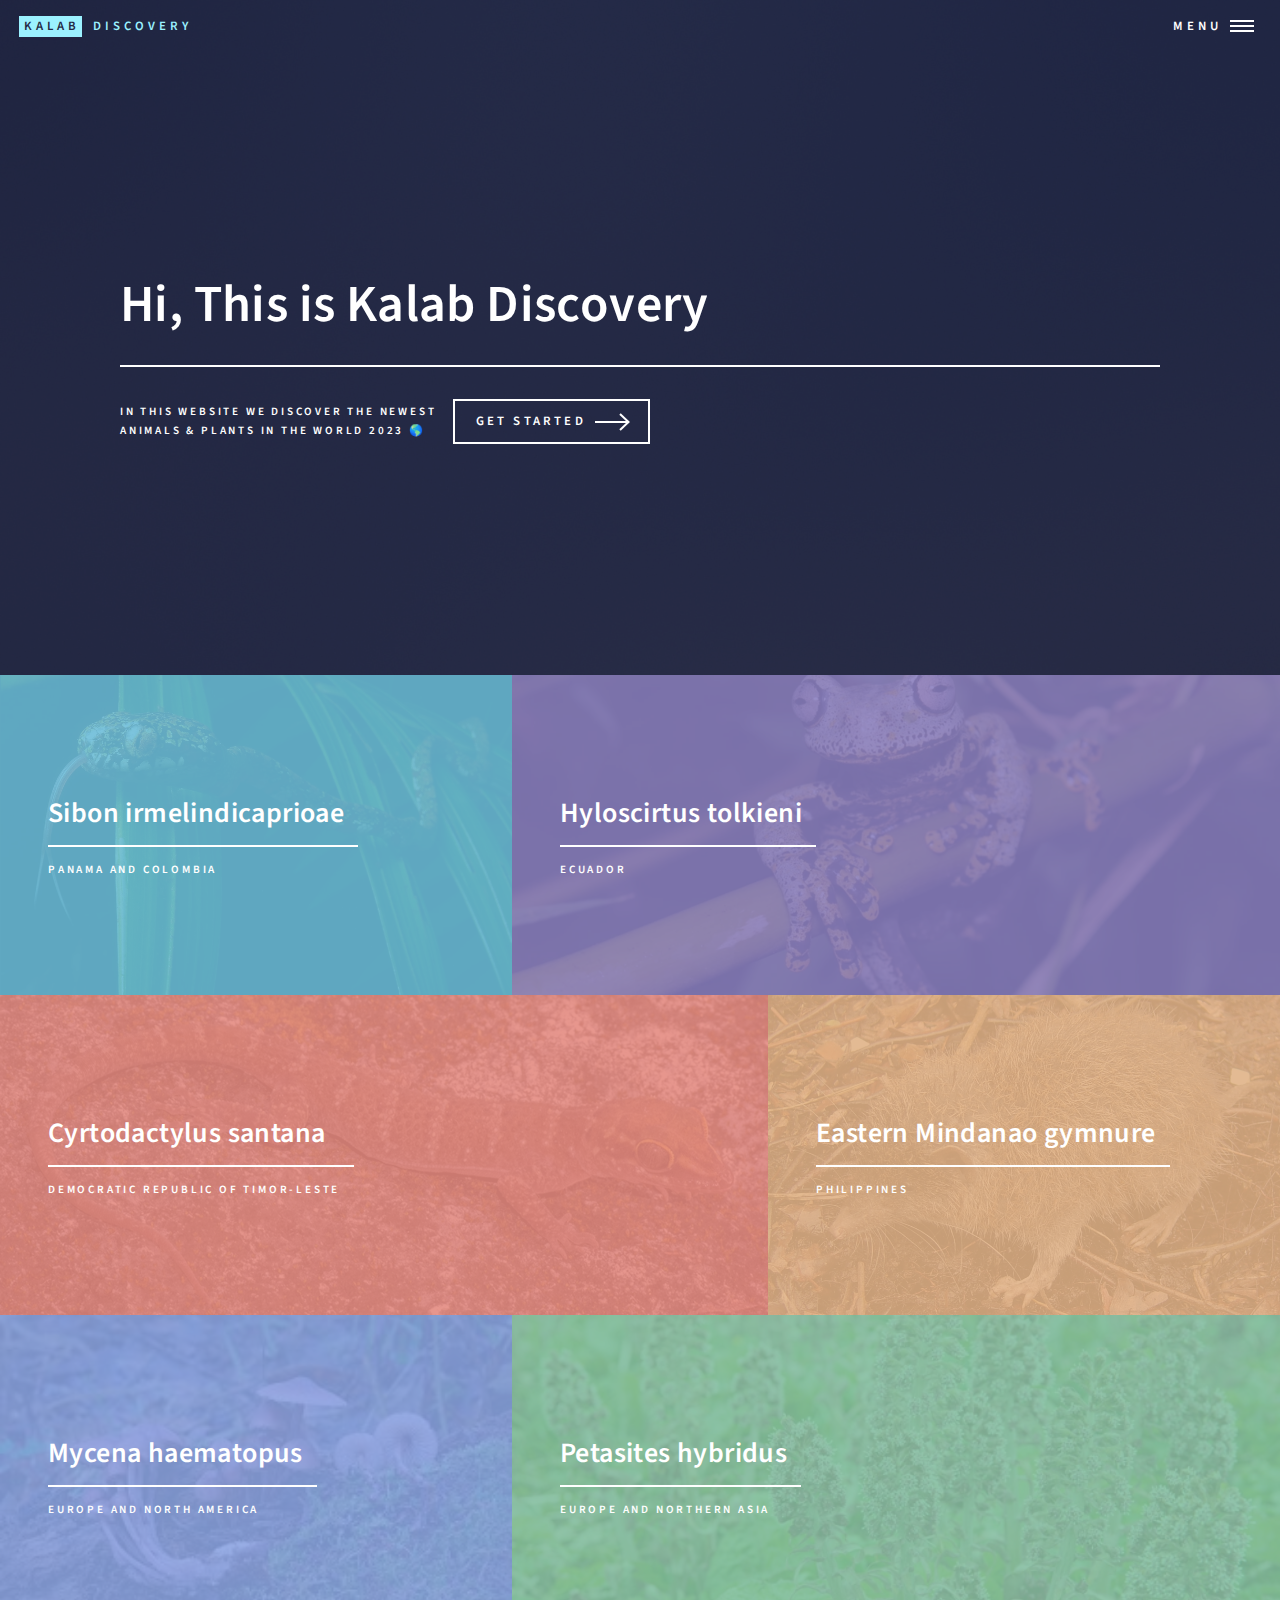
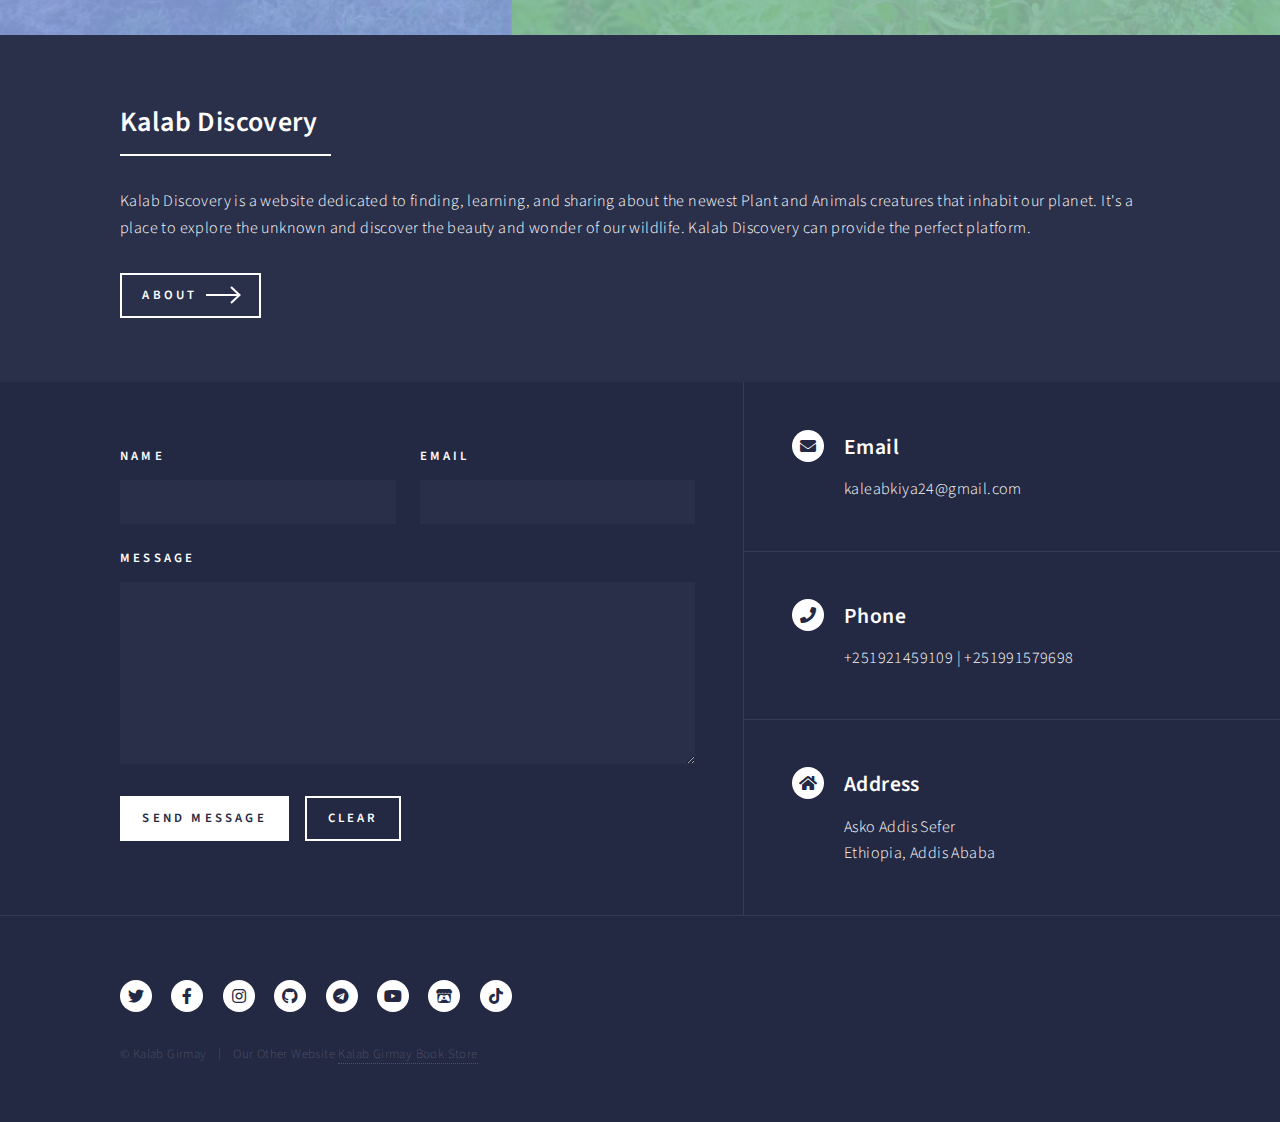
==== index.html @ 13d25054 "Add files via upload" ====
<!DOCTYPE HTML>
<html>
	<head>
		<title>Kalab Discovery</title>
		<meta charset="utf-8" />
		<meta name="viewport" content="width=device-width, initial-scale=1, user-scalable=no" />
		<link rel="stylesheet" href="assets/css/main.css" />
		<noscript><link rel="stylesheet" href="assets/css/noscript.css" /></noscript>
	</head>
	<body class="is-preload">

		<!-- Wrapper -->
			<div id="wrapper">

				<!-- Header -->
					<header id="header" class="alt">
						<a href="index.html" class="logo"><strong>Kalab</strong> <span>Discovery</span></a>
						<nav>
							<a href="#menu">Menu</a>
						</nav>
					</header>

				<!-- Menu -->
					<nav id="menu">
						<ul class="links">
							<li><a href="index.html">Home</a></li>
							<li><a href="more.html">More</a></li>
							<li><a href="about.html">About</a></li>
						</ul>
						<ul class="actions stacked">
							<li><a href="more.html" class="button primary fit">Get Started</a></li>
						</ul>
					</nav>

				<!-- Banner -->
					<section id="banner" class="major">
						<div class="inner">
							<header class="major">
								<h1>Hi, This is Kalab Discovery</h1>
							</header>
							<div class="content">
								<p>In this website we discover the newest<br />
								animals & plants in the world 2023 🌎</p>
								<ul class="actions">
									<li><a href="more.html" class="button next scrolly">Get Started</a></li>
								</ul>
							</div>
						</div>
					</section>

				<!-- Main -->
					<div id="main">

						<!-- One -->
							<section id="one" class="tiles">
								<article>
									<span class="image">
										<img src="images/pic01.png" alt="" />
									</span>
									<header class="major">
										<h3><a href="sibon-irmelindicaprioae.html" class="link">Sibon irmelindicaprioae</a></h3>
										<p>Panama and Colombia</p>
									</header>
								</article>
								<article>
									<span class="image">
										<img src="images/pic02.jpg" alt="" />
									</span>
									<header class="major">
										<h3><a href="hyloscirtus-tolkieni.html" class="link">Hyloscirtus tolkieni</a></h3>
										<p>Ecuador</p>
									</header>
								</article>
								<article>
									<span class="image">
										<img src="images/pic03.jpg" alt="" />
									</span>
									<header class="major">
										<h3><a href="cyrtodactylus-santana.html" class="link">Cyrtodactylus santana</a></h3>
										<p>Democratic Republic of Timor-Leste</p>
									</header>
								</article>
								<article>
									<span class="image">
										<img src="images/pic04.jpg" alt="" />
									</span>
									<header class="major">
										<h3><a href="the-eastern-Mindanao-gymnure.html" class="link">Eastern Mindanao gymnure</a></h3>
										<p>Philippines</p>
									</header>
								</article>
								<article>
									<span class="image">
										<img src="images/pic05.jpg" alt="" />
									</span>
									<header class="major">
										<h3><a href="mycena-haematopus.html" class="link">Mycena haematopus</a></h3>
										<p>Europe and North America</p>
									</header>
								</article>
								<article>
									<span class="image">
										<img src="images/pic06.jpg" alt="" />
									</span>
									<header class="major">
										<h3><a href="petasites-hybridus.html" class="link">Petasites hybridus</a></h3>
										<p>Europe and northern Asia</p>
									</header>
								</article>
							</section>

						<!-- Two -->
							<section id="two">
								<div class="inner">
									<header class="major">
										<h2>Kalab Discovery</h2>
									</header>
									<p>Kalab Discovery is a website dedicated to finding, learning, and sharing about the newest Plant and Animals creatures that inhabit our planet. It's a place to explore the unknown and discover the beauty and wonder of our wildlife. Kalab Discovery can provide the perfect platform.</p>
									<ul class="actions">
										<li><a href="about.html" class="button next">About</a></li>
									</ul>
								</div>
							</section>

					</div>

				<!-- Contact -->
					<section id="contact">
						<div class="inner">
							<section>
								<form method="post" action="#">
									<div class="fields">
										<div class="field half">
											<label for="name">Name</label>
											<input type="text" name="name" id="name" />
										</div>
										<div class="field half">
											<label for="email">Email</label>
											<input type="text" name="email" id="email" />
										</div>
										<div class="field">
											<label for="message">Message</label>
											<textarea name="message" id="message" rows="6"></textarea>
										</div>
									</div>
									<ul class="actions">
										<li><input type="submit" value="Send Message" class="primary" /></li>
										<li><input type="reset" value="Clear" /></li>
									</ul>
								</form>
							</section>
							<section class="split">
								<section>
									<div class="contact-method">
										<span class="icon solid alt fa-envelope"></span>
										<h3>Email</h3>
										<span>kaleabkiya24@gmail.com</a>
									</div>
								</section>
								<section>
									<div class="contact-method">
										<span class="icon solid alt fa-phone"></span>
										<h3>Phone</h3>
										<span>+251921459109 | +251991579698</span>
									</div>
								</section>
								<section>
									<div class="contact-method">
										<span class="icon solid alt fa-home"></span>
										<h3>Address</h3>
										<span>Asko Addis Sefer<br />
										Ethiopia, Addis Ababa</span>
									</div>
								</section>
							</section>
						</div>
					</section>

				<!-- Footer -->
					<footer id="footer">
						<div class="inner">
							<ul class="icons">
								<li><a href="https://twitter.com/KingKiya12" class="icon brands alt fa-twitter"><span class="label">Twitter</span></a></li>
								<li><a href="https://www.facebook.com/profile.php?id=100091418760547" class="icon brands alt fa-facebook-f"><span class="label">Facebook</span></a></li>
								<li><a href="https://www.instagram.com/kingkiya22/" class="icon brands alt fa-instagram"><span class="label">Instagram</span></a></li>
								<li><a href="https://github.com/KingKiya" class="icon brands alt fa-github"><span class="label">GitHub</span></a></li>
								<li><a href="http://t.me/kingkiya24" class="icon brands alt fa-telegram"><span class="label">Telegram</span></a></li>
								<li><a href="https://youtube.com/@KingKiya24" class="icon brands alt fa-youtube"><span class="label">Youtube</span></a></li>
								<li><a href="https://kingkiya.itch.io/bcb" class="icon brands alt fa-itch-io"><span class="label">Itch.io</span></a></li>
								<li><a href="https://www.tiktok.com/@kdkiya24" class="icon brands alt fa-tiktok"><span class="label">Tiktok</span></a></li>
							</ul>
							<ul class="copyright">
								<li>&copy; Kalab Girmay</li><li>Our Other Website <a href="https://kingkiya.github.io/KalabGirmayBookStore/">Kalab Girmay Book Store</a></li>
							</ul>
						</div>
					</footer>

			</div>

		<!-- Scripts -->
			<script src="assets/js/jquery.min.js"></script>
			<script src="assets/js/jquery.scrolly.min.js"></script>
			<script src="assets/js/jquery.scrollex.min.js"></script>
			<script src="assets/js/browser.min.js"></script>
			<script src="assets/js/breakpoints.min.js"></script>
			<script src="assets/js/util.js"></script>
			<script src="assets/js/main.js"></script>

	</body>
</html>
---- assets/css/main.css ----
@import url(fontawesome-all.min.css);
@import url("https://fonts.googleapis.com/css?family=Source+Sans+Pro:300,300italic,600,600italic");



html, body, div, span, applet, object,
iframe, h1, h2, h3, h4, h5, h6, p, blockquote,
pre, a, abbr, acronym, address, big, cite,
code, del, dfn, em, img, ins, kbd, q, s, samp,
small, strike, strong, sub, sup, tt, var, b,
u, i, center, dl, dt, dd, ol, ul, li, fieldset,
form, label, legend, table, caption, tbody,
tfoot, thead, tr, th, td, article, aside,
canvas, details, embed, figure, figcaption,
footer, header, hgroup, menu, nav, output, ruby,
section, summary, time, mark, audio, video {
	margin: 0;
	padding: 0;
	border: 0;
	font-size: 100%;
	font: inherit;
	vertical-align: baseline;}

article, aside, details, figcaption, figure,
footer, header, hgroup, menu, nav, section {
	display: block;}

body {
	line-height: 1;
}

ol, ul {
	list-style: none;
}

blockquote, q {
	quotes: none;
}

	blockquote:before, blockquote:after, q:before, q:after {
		content: '';
		content: none;
	}

table {
	border-collapse: collapse;
	border-spacing: 0;
}

body {
	-webkit-text-size-adjust: none;
}

mark {
	background-color: transparent;
	color: inherit;
}

input::-moz-focus-inner {
	border: 0;
	padding: 0;
}

input, select, textarea {
	-moz-appearance: none;
	-webkit-appearance: none;
	-ms-appearance: none;
	appearance: none;
}

/* Basic */

	@-ms-viewport {
		width: device-width;
	}

	body {
		-ms-overflow-style: scrollbar;
	}

	@media screen and (max-width: 480px) {

		html, body {
			min-width: 320px;
		}

	}

	html {
		box-sizing: border-box;
	}

	*, *:before, *:after {
		box-sizing: inherit;
	}

	body {
		background: #242943;
	}

		body.is-preload *, body.is-preload *:before, body.is-preload *:after {
			-moz-animation: none !important;
			-webkit-animation: none !important;
			-ms-animation: none !important;
			animation: none !important;
			-moz-transition: none !important;
			-webkit-transition: none !important;
			-ms-transition: none !important;
			transition: none !important;
		}

/* Type */

	body, input, select, textarea {
		color: #ffffff;
		font-family: "Source Sans Pro", Helvetica, sans-serif;
		font-size: 17pt;
		font-weight: 300;
		letter-spacing: 0.025em;
		line-height: 1.65;
	}

		@media screen and (max-width: 1680px) {

			body, input, select, textarea {
				font-size: 14pt;
			}

		}

		@media screen and (max-width: 1280px) {

			body, input, select, textarea {
				font-size: 12pt;
			}

		}

		@media screen and (max-width: 360px) {

			body, input, select, textarea {
				font-size: 11pt;
			}

		}

	a {
		-moz-transition: color 0.2s ease-in-out, border-bottom-color 0.2s ease-in-out;
		-webkit-transition: color 0.2s ease-in-out, border-bottom-color 0.2s ease-in-out;
		-ms-transition: color 0.2s ease-in-out, border-bottom-color 0.2s ease-in-out;
		transition: color 0.2s ease-in-out, border-bottom-color 0.2s ease-in-out;
		border-bottom: dotted 1px;
		color: inherit;
		text-decoration: none;
	}

		a:hover {
			border-bottom-color: transparent;
			color: #9bf1ff !important;
		}

		a:active {
			color: #53e3fb !important;
		}

	strong, b {
		color: #ffffff;
		font-weight: 600;
	}

	em, i {
		font-style: italic;
	}

	p {
		margin: 0 0 2em 0;
	}

	h1, h2, h3, h4, h5, h6 {
		color: #ffffff;
		font-weight: 600;
		line-height: 1.65;
		margin: 0 0 1em 0;
	}

		h1 a, h2 a, h3 a, h4 a, h5 a, h6 a {
			color: inherit;
			border-bottom: 0;
		}

	h1 {
		font-size: 2.5em;
	}

	h2 {
		font-size: 1.75em;
	}

	h3 {
		font-size: 1.35em;
	}

	h4 {
		font-size: 1.1em;
	}

	h5 {
		font-size: 0.9em;
	}

	h6 {
		font-size: 0.7em;
	}

	@media screen and (max-width: 736px) {

		h1 {
			font-size: 2em;
		}

		h2 {
			font-size: 1.5em;
		}

		h3 {
			font-size: 1.25em;
		}

	}

	sub {
		font-size: 0.8em;
		position: relative;
		top: 0.5em;
	}

	sup {
		font-size: 0.8em;
		position: relative;
		top: -0.5em;
	}

	blockquote {
		border-left: solid 4px rgba(212, 212, 255, 0.1);
		font-style: italic;
		margin: 0 0 2em 0;
		padding: 0.5em 0 0.5em 2em;
	}

	code {
		background: rgba(212, 212, 255, 0.035);
		font-family: "Courier New", monospace;
		font-size: 0.9em;
		margin: 0 0.25em;
		padding: 0.25em 0.65em;
	}

	pre {
		-webkit-overflow-scrolling: touch;
		font-family: "Courier New", monospace;
		font-size: 0.9em;
		margin: 0 0 2em 0;
	}

		pre code {
			display: block;
			line-height: 1.75;
			padding: 1em 1.5em;
			overflow-x: auto;
		}

	hr {
		border: 0;
		border-bottom: solid 1px rgba(212, 212, 255, 0.1);
		margin: 2em 0;
	}

		hr.major {
			margin: 3em 0;
		}

	.align-left {
		text-align: left;
	}

	.align-center {
		text-align: center;
	}

	.align-right {
		text-align: right;
	}

/* Row */

	.row {
		display: flex;
		flex-wrap: wrap;
		box-sizing: border-box;
		align-items: stretch;
	}

		.row > * {
			box-sizing: border-box;
		}

		.row.gtr-uniform > * > :last-child {
			margin-bottom: 0;
		}

		.row.aln-left {
			justify-content: flex-start;
		}

		.row.aln-center {
			justify-content: center;
		}

		.row.aln-right {
			justify-content: flex-end;
		}

		.row.aln-top {
			align-items: flex-start;
		}

		.row.aln-middle {
			align-items: center;
		}

		.row.aln-bottom {
			align-items: flex-end;
		}

		.row > .imp {
			order: -1;
		}

		.row > .col-1 {
			width: 8.33333%;
		}

		.row > .off-1 {
			margin-left: 8.33333%;
		}

		.row > .col-2 {
			width: 16.66667%;
		}

		.row > .off-2 {
			margin-left: 16.66667%;
		}

		.row > .col-3 {
			width: 25%;
		}

		.row > .off-3 {
			margin-left: 25%;
		}

		.row > .col-4 {
			width: 33.33333%;
		}

		.row > .off-4 {
			margin-left: 33.33333%;
		}

		.row > .col-5 {
			width: 41.66667%;
		}

		.row > .off-5 {
			margin-left: 41.66667%;
		}

		.row > .col-6 {
			width: 50%;
		}

		.row > .off-6 {
			margin-left: 50%;
		}

		.row > .col-7 {
			width: 58.33333%;
		}

		.row > .off-7 {
			margin-left: 58.33333%;
		}

		.row > .col-8 {
			width: 66.66667%;
		}

		.row > .off-8 {
			margin-left: 66.66667%;
		}

		.row > .col-9 {
			width: 75%;
		}

		.row > .off-9 {
			margin-left: 75%;
		}

		.row > .col-10 {
			width: 83.33333%;
		}

		.row > .off-10 {
			margin-left: 83.33333%;
		}

		.row > .col-11 {
			width: 91.66667%;
		}

		.row > .off-11 {
			margin-left: 91.66667%;
		}

		.row > .col-12 {
			width: 100%;
		}

		.row > .off-12 {
			margin-left: 100%;
		}

		.row.gtr-0 {
			margin-top: 0;
			margin-left: 0em;
		}

			.row.gtr-0 > * {
				padding: 0 0 0 0em;
			}

			.row.gtr-0.gtr-uniform {
				margin-top: 0em;
			}

				.row.gtr-0.gtr-uniform > * {
					padding-top: 0em;
				}

		.row.gtr-25 {
			margin-top: 0;
			margin-left: -0.5em;
		}

			.row.gtr-25 > * {
				padding: 0 0 0 0.5em;
			}

			.row.gtr-25.gtr-uniform {
				margin-top: -0.5em;
			}

				.row.gtr-25.gtr-uniform > * {
					padding-top: 0.5em;
				}

		.row.gtr-50 {
			margin-top: 0;
			margin-left: -1em;
		}

			.row.gtr-50 > * {
				padding: 0 0 0 1em;
			}

			.row.gtr-50.gtr-uniform {
				margin-top: -1em;
			}

				.row.gtr-50.gtr-uniform > * {
					padding-top: 1em;
				}

		.row {
			margin-top: 0;
			margin-left: -2em;
		}

			.row > * {
				padding: 0 0 0 2em;
			}

			.row.gtr-uniform {
				margin-top: -2em;
			}

				.row.gtr-uniform > * {
					padding-top: 2em;
				}

		.row.gtr-150 {
			margin-top: 0;
			margin-left: -3em;
		}

			.row.gtr-150 > * {
				padding: 0 0 0 3em;
			}

			.row.gtr-150.gtr-uniform {
				margin-top: -3em;
			}

				.row.gtr-150.gtr-uniform > * {
					padding-top: 3em;
				}

		.row.gtr-200 {
			margin-top: 0;
			margin-left: -4em;
		}

			.row.gtr-200 > * {
				padding: 0 0 0 4em;
			}

			.row.gtr-200.gtr-uniform {
				margin-top: -4em;
			}

				.row.gtr-200.gtr-uniform > * {
					padding-top: 4em;
				}

		@media screen and (max-width: 1680px) {

			.row {
				display: flex;
				flex-wrap: wrap;
				box-sizing: border-box;
				align-items: stretch;
			}

				.row > * {
					box-sizing: border-box;
				}

				.row.gtr-uniform > * > :last-child {
					margin-bottom: 0;
				}

				.row.aln-left {
					justify-content: flex-start;
				}

				.row.aln-center {
					justify-content: center;
				}

				.row.aln-right {
					justify-content: flex-end;
				}

				.row.aln-top {
					align-items: flex-start;
				}

				.row.aln-middle {
					align-items: center;
				}

				.row.aln-bottom {
					align-items: flex-end;
				}

				.row > .imp-xlarge {
					order: -1;
				}

				.row > .col-1-xlarge {
					width: 8.33333%;
				}

				.row > .off-1-xlarge {
					margin-left: 8.33333%;
				}

				.row > .col-2-xlarge {
					width: 16.66667%;
				}

				.row > .off-2-xlarge {
					margin-left: 16.66667%;
				}

				.row > .col-3-xlarge {
					width: 25%;
				}

				.row > .off-3-xlarge {
					margin-left: 25%;
				}

				.row > .col-4-xlarge {
					width: 33.33333%;
				}

				.row > .off-4-xlarge {
					margin-left: 33.33333%;
				}

				.row > .col-5-xlarge {
					width: 41.66667%;
				}

				.row > .off-5-xlarge {
					margin-left: 41.66667%;
				}

				.row > .col-6-xlarge {
					width: 50%;
				}

				.row > .off-6-xlarge {
					margin-left: 50%;
				}

				.row > .col-7-xlarge {
					width: 58.33333%;
				}

				.row > .off-7-xlarge {
					margin-left: 58.33333%;
				}

				.row > .col-8-xlarge {
					width: 66.66667%;
				}

				.row > .off-8-xlarge {
					margin-left: 66.66667%;
				}

				.row > .col-9-xlarge {
					width: 75%;
				}

				.row > .off-9-xlarge {
					margin-left: 75%;
				}

				.row > .col-10-xlarge {
					width: 83.33333%;
				}

				.row > .off-10-xlarge {
					margin-left: 83.33333%;
				}

				.row > .col-11-xlarge {
					width: 91.66667%;
				}

				.row > .off-11-xlarge {
					margin-left: 91.66667%;
				}

				.row > .col-12-xlarge {
					width: 100%;
				}

				.row > .off-12-xlarge {
					margin-left: 100%;
				}

				.row.gtr-0 {
					margin-top: 0;
					margin-left: 0em;
				}

					.row.gtr-0 > * {
						padding: 0 0 0 0em;
					}

					.row.gtr-0.gtr-uniform {
						margin-top: 0em;
					}

						.row.gtr-0.gtr-uniform > * {
							padding-top: 0em;
						}

				.row.gtr-25 {
					margin-top: 0;
					margin-left: -0.5em;
				}

					.row.gtr-25 > * {
						padding: 0 0 0 0.5em;
					}

					.row.gtr-25.gtr-uniform {
						margin-top: -0.5em;
					}

						.row.gtr-25.gtr-uniform > * {
							padding-top: 0.5em;
						}

				.row.gtr-50 {
					margin-top: 0;
					margin-left: -1em;
				}

					.row.gtr-50 > * {
						padding: 0 0 0 1em;
					}

					.row.gtr-50.gtr-uniform {
						margin-top: -1em;
					}

						.row.gtr-50.gtr-uniform > * {
							padding-top: 1em;
						}

				.row {
					margin-top: 0;
					margin-left: -2em;
				}

					.row > * {
						padding: 0 0 0 2em;
					}

					.row.gtr-uniform {
						margin-top: -2em;
					}

						.row.gtr-uniform > * {
							padding-top: 2em;
						}

				.row.gtr-150 {
					margin-top: 0;
					margin-left: -3em;
				}

					.row.gtr-150 > * {
						padding: 0 0 0 3em;
					}

					.row.gtr-150.gtr-uniform {
						margin-top: -3em;
					}

						.row.gtr-150.gtr-uniform > * {
							padding-top: 3em;
						}

				.row.gtr-200 {
					margin-top: 0;
					margin-left: -4em;
				}

					.row.gtr-200 > * {
						padding: 0 0 0 4em;
					}

					.row.gtr-200.gtr-uniform {
						margin-top: -4em;
					}

						.row.gtr-200.gtr-uniform > * {
							padding-top: 4em;
						}

		}

		@media screen and (max-width: 1280px) {

			.row {
				display: flex;
				flex-wrap: wrap;
				box-sizing: border-box;
				align-items: stretch;
			}

				.row > * {
					box-sizing: border-box;
				}

				.row.gtr-uniform > * > :last-child {
					margin-bottom: 0;
				}

				.row.aln-left {
					justify-content: flex-start;
				}

				.row.aln-center {
					justify-content: center;
				}

				.row.aln-right {
					justify-content: flex-end;
				}

				.row.aln-top {
					align-items: flex-start;
				}

				.row.aln-middle {
					align-items: center;
				}

				.row.aln-bottom {
					align-items: flex-end;
				}

				.row > .imp-large {
					order: -1;
				}

				.row > .col-1-large {
					width: 8.33333%;
				}

				.row > .off-1-large {
					margin-left: 8.33333%;
				}

				.row > .col-2-large {
					width: 16.66667%;
				}

				.row > .off-2-large {
					margin-left: 16.66667%;
				}

				.row > .col-3-large {
					width: 25%;
				}

				.row > .off-3-large {
					margin-left: 25%;
				}

				.row > .col-4-large {
					width: 33.33333%;
				}

				.row > .off-4-large {
					margin-left: 33.33333%;
				}

				.row > .col-5-large {
					width: 41.66667%;
				}

				.row > .off-5-large {
					margin-left: 41.66667%;
				}

				.row > .col-6-large {
					width: 50%;
				}

				.row > .off-6-large {
					margin-left: 50%;
				}

				.row > .col-7-large {
					width: 58.33333%;
				}

				.row > .off-7-large {
					margin-left: 58.33333%;
				}

				.row > .col-8-large {
					width: 66.66667%;
				}

				.row > .off-8-large {
					margin-left: 66.66667%;
				}

				.row > .col-9-large {
					width: 75%;
				}

				.row > .off-9-large {
					margin-left: 75%;
				}

				.row > .col-10-large {
					width: 83.33333%;
				}

				.row > .off-10-large {
					margin-left: 83.33333%;
				}

				.row > .col-11-large {
					width: 91.66667%;
				}

				.row > .off-11-large {
					margin-left: 91.66667%;
				}

				.row > .col-12-large {
					width: 100%;
				}

				.row > .off-12-large {
					margin-left: 100%;
				}

				.row.gtr-0 {
					margin-top: 0;
					margin-left: 0em;
				}

					.row.gtr-0 > * {
						padding: 0 0 0 0em;
					}

					.row.gtr-0.gtr-uniform {
						margin-top: 0em;
					}

						.row.gtr-0.gtr-uniform > * {
							padding-top: 0em;
						}

				.row.gtr-25 {
					margin-top: 0;
					margin-left: -0.375em;
				}

					.row.gtr-25 > * {
						padding: 0 0 0 0.375em;
					}

					.row.gtr-25.gtr-uniform {
						margin-top: -0.375em;
					}

						.row.gtr-25.gtr-uniform > * {
							padding-top: 0.375em;
						}

				.row.gtr-50 {
					margin-top: 0;
					margin-left: -0.75em;
				}

					.row.gtr-50 > * {
						padding: 0 0 0 0.75em;
					}

					.row.gtr-50.gtr-uniform {
						margin-top: -0.75em;
					}

						.row.gtr-50.gtr-uniform > * {
							padding-top: 0.75em;
						}

				.row {
					margin-top: 0;
					margin-left: -1.5em;
				}

					.row > * {
						padding: 0 0 0 1.5em;
					}

					.row.gtr-uniform {
						margin-top: -1.5em;
					}

						.row.gtr-uniform > * {
							padding-top: 1.5em;
						}

				.row.gtr-150 {
					margin-top: 0;
					margin-left: -2.25em;
				}

					.row.gtr-150 > * {
						padding: 0 0 0 2.25em;
					}

					.row.gtr-150.gtr-uniform {
						margin-top: -2.25em;
					}

						.row.gtr-150.gtr-uniform > * {
							padding-top: 2.25em;
						}

				.row.gtr-200 {
					margin-top: 0;
					margin-left: -3em;
				}

					.row.gtr-200 > * {
						padding: 0 0 0 3em;
					}

					.row.gtr-200.gtr-uniform {
						margin-top: -3em;
					}

						.row.gtr-200.gtr-uniform > * {
							padding-top: 3em;
						}

		}

		@media screen and (max-width: 980px) {

			.row {
				display: flex;
				flex-wrap: wrap;
				box-sizing: border-box;
				align-items: stretch;
			}

				.row > * {
					box-sizing: border-box;
				}

				.row.gtr-uniform > * > :last-child {
					margin-bottom: 0;
				}

				.row.aln-left {
					justify-content: flex-start;
				}

				.row.aln-center {
					justify-content: center;
				}

				.row.aln-right {
					justify-content: flex-end;
				}

				.row.aln-top {
					align-items: flex-start;
				}

				.row.aln-middle {
					align-items: center;
				}

				.row.aln-bottom {
					align-items: flex-end;
				}

				.row > .imp-medium {
					order: -1;
				}

				.row > .col-1-medium {
					width: 8.33333%;
				}

				.row > .off-1-medium {
					margin-left: 8.33333%;
				}

				.row > .col-2-medium {
					width: 16.66667%;
				}

				.row > .off-2-medium {
					margin-left: 16.66667%;
				}

				.row > .col-3-medium {
					width: 25%;
				}

				.row > .off-3-medium {
					margin-left: 25%;
				}

				.row > .col-4-medium {
					width: 33.33333%;
				}

				.row > .off-4-medium {
					margin-left: 33.33333%;
				}

				.row > .col-5-medium {
					width: 41.66667%;
				}

				.row > .off-5-medium {
					margin-left: 41.66667%;
				}

				.row > .col-6-medium {
					width: 50%;
				}

				.row > .off-6-medium {
					margin-left: 50%;
				}

				.row > .col-7-medium {
					width: 58.33333%;
				}

				.row > .off-7-medium {
					margin-left: 58.33333%;
				}

				.row > .col-8-medium {
					width: 66.66667%;
				}

				.row > .off-8-medium {
					margin-left: 66.66667%;
				}

				.row > .col-9-medium {
					width: 75%;
				}

				.row > .off-9-medium {
					margin-left: 75%;
				}

				.row > .col-10-medium {
					width: 83.33333%;
				}

				.row > .off-10-medium {
					margin-left: 83.33333%;
				}

				.row > .col-11-medium {
					width: 91.66667%;
				}

				.row > .off-11-medium {
					margin-left: 91.66667%;
				}

				.row > .col-12-medium {
					width: 100%;
				}

				.row > .off-12-medium {
					margin-left: 100%;
				}

				.row.gtr-0 {
					margin-top: 0;
					margin-left: 0em;
				}

					.row.gtr-0 > * {
						padding: 0 0 0 0em;
					}

					.row.gtr-0.gtr-uniform {
						margin-top: 0em;
					}

						.row.gtr-0.gtr-uniform > * {
							padding-top: 0em;
						}

				.row.gtr-25 {
					margin-top: 0;
					margin-left: -0.375em;
				}

					.row.gtr-25 > * {
						padding: 0 0 0 0.375em;
					}

					.row.gtr-25.gtr-uniform {
						margin-top: -0.375em;
					}

						.row.gtr-25.gtr-uniform > * {
							padding-top: 0.375em;
						}

				.row.gtr-50 {
					margin-top: 0;
					margin-left: -0.75em;
				}

					.row.gtr-50 > * {
						padding: 0 0 0 0.75em;
					}

					.row.gtr-50.gtr-uniform {
						margin-top: -0.75em;
					}

						.row.gtr-50.gtr-uniform > * {
							padding-top: 0.75em;
						}

				.row {
					margin-top: 0;
					margin-left: -1.5em;
				}

					.row > * {
						padding: 0 0 0 1.5em;
					}

					.row.gtr-uniform {
						margin-top: -1.5em;
					}

						.row.gtr-uniform > * {
							padding-top: 1.5em;
						}

				.row.gtr-150 {
					margin-top: 0;
					margin-left: -2.25em;
				}

					.row.gtr-150 > * {
						padding: 0 0 0 2.25em;
					}

					.row.gtr-150.gtr-uniform {
						margin-top: -2.25em;
					}

						.row.gtr-150.gtr-uniform > * {
							padding-top: 2.25em;
						}

				.row.gtr-200 {
					margin-top: 0;
					margin-left: -3em;
				}

					.row.gtr-200 > * {
						padding: 0 0 0 3em;
					}

					.row.gtr-200.gtr-uniform {
						margin-top: -3em;
					}

						.row.gtr-200.gtr-uniform > * {
							padding-top: 3em;
						}

		}

		@media screen and (max-width: 736px) {

			.row {
				display: flex;
				flex-wrap: wrap;
				box-sizing: border-box;
				align-items: stretch;
			}

				.row > * {
					box-sizing: border-box;
				}

				.row.gtr-uniform > * > :last-child {
					margin-bottom: 0;
				}

				.row.aln-left {
					justify-content: flex-start;
				}

				.row.aln-center {
					justify-content: center;
				}

				.row.aln-right {
					justify-content: flex-end;
				}

				.row.aln-top {
					align-items: flex-start;
				}

				.row.aln-middle {
					align-items: center;
				}

				.row.aln-bottom {
					align-items: flex-end;
				}

				.row > .imp-small {
					order: -1;
				}

				.row > .col-1-small {
					width: 8.33333%;
				}

				.row > .off-1-small {
					margin-left: 8.33333%;
				}

				.row > .col-2-small {
					width: 16.66667%;
				}

				.row > .off-2-small {
					margin-left: 16.66667%;
				}

				.row > .col-3-small {
					width: 25%;
				}

				.row > .off-3-small {
					margin-left: 25%;
				}

				.row > .col-4-small {
					width: 33.33333%;
				}

				.row > .off-4-small {
					margin-left: 33.33333%;
				}

				.row > .col-5-small {
					width: 41.66667%;
				}

				.row > .off-5-small {
					margin-left: 41.66667%;
				}

				.row > .col-6-small {
					width: 50%;
				}

				.row > .off-6-small {
					margin-left: 50%;
				}

				.row > .col-7-small {
					width: 58.33333%;
				}

				.row > .off-7-small {
					margin-left: 58.33333%;
				}

				.row > .col-8-small {
					width: 66.66667%;
				}

				.row > .off-8-small {
					margin-left: 66.66667%;
				}

				.row > .col-9-small {
					width: 75%;
				}

				.row > .off-9-small {
					margin-left: 75%;
				}

				.row > .col-10-small {
					width: 83.33333%;
				}

				.row > .off-10-small {
					margin-left: 83.33333%;
				}

				.row > .col-11-small {
					width: 91.66667%;
				}

				.row > .off-11-small {
					margin-left: 91.66667%;
				}

				.row > .col-12-small {
					width: 100%;
				}

				.row > .off-12-small {
					margin-left: 100%;
				}

				.row.gtr-0 {
					margin-top: 0;
					margin-left: 0em;
				}

					.row.gtr-0 > * {
						padding: 0 0 0 0em;
					}

					.row.gtr-0.gtr-uniform {
						margin-top: 0em;
					}

						.row.gtr-0.gtr-uniform > * {
							padding-top: 0em;
						}

				.row.gtr-25 {
					margin-top: 0;
					margin-left: -0.3125em;
				}

					.row.gtr-25 > * {
						padding: 0 0 0 0.3125em;
					}

					.row.gtr-25.gtr-uniform {
						margin-top: -0.3125em;
					}

						.row.gtr-25.gtr-uniform > * {
							padding-top: 0.3125em;
						}

				.row.gtr-50 {
					margin-top: 0;
					margin-left: -0.625em;
				}

					.row.gtr-50 > * {
						padding: 0 0 0 0.625em;
					}

					.row.gtr-50.gtr-uniform {
						margin-top: -0.625em;
					}

						.row.gtr-50.gtr-uniform > * {
							padding-top: 0.625em;
						}

				.row {
					margin-top: 0;
					margin-left: -1.25em;
				}

					.row > * {
						padding: 0 0 0 1.25em;
					}

					.row.gtr-uniform {
						margin-top: -1.25em;
					}

						.row.gtr-uniform > * {
							padding-top: 1.25em;
						}

				.row.gtr-150 {
					margin-top: 0;
					margin-left: -1.875em;
				}

					.row.gtr-150 > * {
						padding: 0 0 0 1.875em;
					}

					.row.gtr-150.gtr-uniform {
						margin-top: -1.875em;
					}

						.row.gtr-150.gtr-uniform > * {
							padding-top: 1.875em;
						}

				.row.gtr-200 {
					margin-top: 0;
					margin-left: -2.5em;
				}

					.row.gtr-200 > * {
						padding: 0 0 0 2.5em;
					}

					.row.gtr-200.gtr-uniform {
						margin-top: -2.5em;
					}

						.row.gtr-200.gtr-uniform > * {
							padding-top: 2.5em;
						}

		}

		@media screen and (max-width: 480px) {

			.row {
				display: flex;
				flex-wrap: wrap;
				box-sizing: border-box;
				align-items: stretch;
			}

				.row > * {
					box-sizing: border-box;
				}

				.row.gtr-uniform > * > :last-child {
					margin-bottom: 0;
				}

				.row.aln-left {
					justify-content: flex-start;
				}

				.row.aln-center {
					justify-content: center;
				}

				.row.aln-right {
					justify-content: flex-end;
				}

				.row.aln-top {
					align-items: flex-start;
				}

				.row.aln-middle {
					align-items: center;
				}

				.row.aln-bottom {
					align-items: flex-end;
				}

				.row > .imp-xsmall {
					order: -1;
				}

				.row > .col-1-xsmall {
					width: 8.33333%;
				}

				.row > .off-1-xsmall {
					margin-left: 8.33333%;
				}

				.row > .col-2-xsmall {
					width: 16.66667%;
				}

				.row > .off-2-xsmall {
					margin-left: 16.66667%;
				}

				.row > .col-3-xsmall {
					width: 25%;
				}

				.row > .off-3-xsmall {
					margin-left: 25%;
				}

				.row > .col-4-xsmall {
					width: 33.33333%;
				}

				.row > .off-4-xsmall {
					margin-left: 33.33333%;
				}

				.row > .col-5-xsmall {
					width: 41.66667%;
				}

				.row > .off-5-xsmall {
					margin-left: 41.66667%;
				}

				.row > .col-6-xsmall {
					width: 50%;
				}

				.row > .off-6-xsmall {
					margin-left: 50%;
				}

				.row > .col-7-xsmall {
					width: 58.33333%;
				}

				.row > .off-7-xsmall {
					margin-left: 58.33333%;
				}

				.row > .col-8-xsmall {
					width: 66.66667%;
				}

				.row > .off-8-xsmall {
					margin-left: 66.66667%;
				}

				.row > .col-9-xsmall {
					width: 75%;
				}

				.row > .off-9-xsmall {
					margin-left: 75%;
				}

				.row > .col-10-xsmall {
					width: 83.33333%;
				}

				.row > .off-10-xsmall {
					margin-left: 83.33333%;
				}

				.row > .col-11-xsmall {
					width: 91.66667%;
				}

				.row > .off-11-xsmall {
					margin-left: 91.66667%;
				}

				.row > .col-12-xsmall {
					width: 100%;
				}

				.row > .off-12-xsmall {
					margin-left: 100%;
				}

				.row.gtr-0 {
					margin-top: 0;
					margin-left: 0em;
				}

					.row.gtr-0 > * {
						padding: 0 0 0 0em;
					}

					.row.gtr-0.gtr-uniform {
						margin-top: 0em;
					}

						.row.gtr-0.gtr-uniform > * {
							padding-top: 0em;
						}

				.row.gtr-25 {
					margin-top: 0;
					margin-left: -0.3125em;
				}

					.row.gtr-25 > * {
						padding: 0 0 0 0.3125em;
					}

					.row.gtr-25.gtr-uniform {
						margin-top: -0.3125em;
					}

						.row.gtr-25.gtr-uniform > * {
							padding-top: 0.3125em;
						}

				.row.gtr-50 {
					margin-top: 0;
					margin-left: -0.625em;
				}

					.row.gtr-50 > * {
						padding: 0 0 0 0.625em;
					}

					.row.gtr-50.gtr-uniform {
						margin-top: -0.625em;
					}

						.row.gtr-50.gtr-uniform > * {
							padding-top: 0.625em;
						}

				.row {
					margin-top: 0;
					margin-left: -1.25em;
				}

					.row > * {
						padding: 0 0 0 1.25em;
					}

					.row.gtr-uniform {
						margin-top: -1.25em;
					}

						.row.gtr-uniform > * {
							padding-top: 1.25em;
						}

				.row.gtr-150 {
					margin-top: 0;
					margin-left: -1.875em;
				}

					.row.gtr-150 > * {
						padding: 0 0 0 1.875em;
					}

					.row.gtr-150.gtr-uniform {
						margin-top: -1.875em;
					}

						.row.gtr-150.gtr-uniform > * {
							padding-top: 1.875em;
						}

				.row.gtr-200 {
					margin-top: 0;
					margin-left: -2.5em;
				}

					.row.gtr-200 > * {
						padding: 0 0 0 2.5em;
					}

					.row.gtr-200.gtr-uniform {
						margin-top: -2.5em;
					}

						.row.gtr-200.gtr-uniform > * {
							padding-top: 2.5em;
						}

		}

/* Section/Article */

	section.special, article.special {
		text-align: center;
	}

	header.major {
		width: -moz-max-content;
		width: -webkit-max-content;
		width: -ms-max-content;
		width: max-content;
		margin-bottom: 2em;
	}

		header.major > :first-child {
			margin-bottom: 0;
			width: calc(100% + 0.5em);
		}

			header.major > :first-child:after {
				content: '';
				background-color: #ffffff;
				display: block;
				height: 2px;
				margin: 0.325em 0 0.5em 0;
				width: 100%;
			}

		header.major > p {
			font-size: 0.7em;
			font-weight: 600;
			letter-spacing: 0.25em;
			margin-bottom: 0;
			text-transform: uppercase;
		}

		body.is-ie header.major > :first-child:after {
			max-width: 9em;
		}

		body.is-ie header.major > h1:after {
			max-width: 100% !important;
		}

	@media screen and (max-width: 736px) {

		header.major > p br {
			display: none;
		}

	}

/* Form */

	form {
		margin: 0 0 2em 0;
	}

		form > :last-child {
			margin-bottom: 0;
		}

		form > .fields {
			display: -moz-flex;
			display: -webkit-flex;
			display: -ms-flex;
			display: flex;
			-moz-flex-wrap: wrap;
			-webkit-flex-wrap: wrap;
			-ms-flex-wrap: wrap;
			flex-wrap: wrap;
			width: calc(100% + 3em);
			margin: -1.5em 0 2em -1.5em;
		}

			form > .fields > .field {
				-moz-flex-grow: 0;
				-webkit-flex-grow: 0;
				-ms-flex-grow: 0;
				flex-grow: 0;
				-moz-flex-shrink: 0;
				-webkit-flex-shrink: 0;
				-ms-flex-shrink: 0;
				flex-shrink: 0;
				padding: 1.5em 0 0 1.5em;
				width: calc(100% - 1.5em);
			}

				form > .fields > .field.half {
					width: calc(50% - 0.75em);
				}

				form > .fields > .field.third {
					width: calc(100%/3 - 0.5em);
				}

				form > .fields > .field.quarter {
					width: calc(25% - 0.375em);
				}

		@media screen and (max-width: 480px) {

			form > .fields {
				width: calc(100% + 3em);
				margin: -1.5em 0 2em -1.5em;
			}

				form > .fields > .field {
					padding: 1.5em 0 0 1.5em;
					width: calc(100% - 1.5em);
				}

					form > .fields > .field.half {
						width: calc(100% - 1.5em);
					}

					form > .fields > .field.third {
						width: calc(100% - 1.5em);
					}

					form > .fields > .field.quarter {
						width: calc(100% - 1.5em);
					}

		}

	label {
		color: #ffffff;
		display: block;
		font-size: 0.8em;
		font-weight: 600;
		letter-spacing: 0.25em;
		margin: 0 0 1em 0;
		text-transform: uppercase;
	}

	input[type="text"],
	input[type="password"],
	input[type="email"],
	input[type="tel"],
	input[type="search"],
	input[type="url"],
	select,
	textarea {
		-moz-appearance: none;
		-webkit-appearance: none;
		-ms-appearance: none;
		appearance: none;
		background: rgba(212, 212, 255, 0.035);
		border: none;
		border-radius: 0;
		color: inherit;
		display: block;
		outline: 0;
		padding: 0 1em;
		text-decoration: none;
		width: 100%;
	}

		input[type="text"]:invalid,
		input[type="password"]:invalid,
		input[type="email"]:invalid,
		input[type="tel"]:invalid,
		input[type="search"]:invalid,
		input[type="url"]:invalid,
		select:invalid,
		textarea:invalid {
			box-shadow: none;
		}

		input[type="text"]:focus,
		input[type="password"]:focus,
		input[type="email"]:focus,
		input[type="tel"]:focus,
		input[type="search"]:focus,
		input[type="url"]:focus,
		select:focus,
		textarea:focus {
			border-color: #9bf1ff;
			box-shadow: 0 0 0 2px #9bf1ff;
		}

	select {
		background-image: url("data:image/svg+xml;charset=utf8,%3Csvg xmlns='http://www.w3.org/2000/svg' width='40' height='40' preserveAspectRatio='none' viewBox='0 0 40 40'%3E%3Cpath d='M9.4,12.3l10.4,10.4l10.4-10.4c0.2-0.2,0.5-0.4,0.9-0.4c0.3,0,0.6,0.1,0.9,0.4l3.3,3.3c0.2,0.2,0.4,0.5,0.4,0.9 c0,0.4-0.1,0.6-0.4,0.9L20.7,31.9c-0.2,0.2-0.5,0.4-0.9,0.4c-0.3,0-0.6-0.1-0.9-0.4L4.3,17.3c-0.2-0.2-0.4-0.5-0.4-0.9 c0-0.4,0.1-0.6,0.4-0.9l3.3-3.3c0.2-0.2,0.5-0.4,0.9-0.4S9.1,12.1,9.4,12.3z' fill='rgba(212, 212, 255, 0.1)' /%3E%3C/svg%3E");
		background-size: 1.25rem;
		background-repeat: no-repeat;
		background-position: calc(100% - 1rem) center;
		height: 2.75em;
		padding-right: 2.75em;
		text-overflow: ellipsis;
	}

		select option {
			color: #ffffff;
			background: #242943;
		}

		select:focus::-ms-value {
			background-color: transparent;
		}

		select::-ms-expand {
			display: none;
		}

	input[type="text"],
	input[type="password"],
	input[type="email"],
	input[type="tel"],
	input[type="search"],
	input[type="url"],
	select {
		height: 2.75em;
	}

	textarea {
		padding: 0.75em 1em;
	}

	input[type="checkbox"],
	input[type="radio"] {
		-moz-appearance: none;
		-webkit-appearance: none;
		-ms-appearance: none;
		appearance: none;
		display: block;
		float: left;
		margin-right: -2em;
		opacity: 0;
		width: 1em;
		z-index: -1;
	}

		input[type="checkbox"] + label,
		input[type="radio"] + label {
			text-decoration: none;
			color: #ffffff;
			cursor: pointer;
			display: inline-block;
			font-weight: 300;
			padding-left: 2.65em;
			padding-right: 0.75em;
			position: relative;
		}

			input[type="checkbox"] + label:before,
			input[type="radio"] + label:before {
				-moz-osx-font-smoothing: grayscale;
				-webkit-font-smoothing: antialiased;
				display: inline-block;
				font-style: normal;
				font-variant: normal;
				text-rendering: auto;
				line-height: 1;
				text-transform: none !important;
				font-family: 'Font Awesome 5 Free';
				font-weight: 900;
			}

			input[type="checkbox"] + label:before,
			input[type="radio"] + label:before {
				background: rgba(212, 212, 255, 0.035);
				content: '';
				display: inline-block;
				font-size: 0.8em;
				height: 2.0625em;
				left: 0;
				letter-spacing: 0;
				line-height: 2.0625em;
				position: absolute;
				text-align: center;
				top: 0;
				width: 2.0625em;
			}

		input[type="checkbox"]:checked + label:before,
		input[type="radio"]:checked + label:before {
			background: #ffffff;
			border-color: #9bf1ff;
			content: '\f00c';
			color: #242943;
		}

		input[type="checkbox"]:focus + label:before,
		input[type="radio"]:focus + label:before {
			box-shadow: 0 0 0 2px #9bf1ff;
		}

	input[type="radio"] + label:before {
		border-radius: 100%;
	}

	::-webkit-input-placeholder {
		color: rgba(244, 244, 255, 0.2) !important;
		opacity: 1.0;
	}

	:-moz-placeholder {
		color: rgba(244, 244, 255, 0.2) !important;
		opacity: 1.0;
	}

	::-moz-placeholder {
		color: rgba(244, 244, 255, 0.2) !important;
		opacity: 1.0;
	}

	:-ms-input-placeholder {
		color: rgba(244, 244, 255, 0.2) !important;
		opacity: 1.0;
	}

/* Box */

	.box {
		border: solid 1px rgba(212, 212, 255, 0.1);
		margin-bottom: 2em;
		padding: 1.5em;
	}

		.box > :last-child,
		.box > :last-child > :last-child,
		.box > :last-child > :last-child > :last-child {
			margin-bottom: 0;
		}

		.box.alt {
			border: 0;
			border-radius: 0;
			padding: 0;
		}

/* Icon */

	.icon {
		text-decoration: none;
		border-bottom: none;
		position: relative;
	}

		.icon:before {
			-moz-osx-font-smoothing: grayscale;
			-webkit-font-smoothing: antialiased;
			display: inline-block;
			font-style: normal;
			font-variant: normal;
			text-rendering: auto;
			line-height: 1;
			text-transform: none !important;
			font-family: 'Font Awesome 5 Free';
			font-weight: 400;
		}

		.icon > .label {
			display: none;
		}

		.icon:before {
			line-height: inherit;
		}

		.icon.solid:before {
			font-weight: 900;
		}

		.icon.brands:before {
			font-family: 'Font Awesome 5 Brands';
		}

		.icon.alt:before {
			background-color: #ffffff;
			border-radius: 100%;
			color: #242943;
			display: inline-block;
			height: 2em;
			line-height: 2em;
			text-align: center;
			width: 2em;
		}

	a.icon.alt:before {
		-moz-transition: background-color 0.2s ease-in-out;
		-webkit-transition: background-color 0.2s ease-in-out;
		-ms-transition: background-color 0.2s ease-in-out;
		transition: background-color 0.2s ease-in-out;
	}

	a.icon.alt:hover:before {
		background-color: #6fc3df;
	}

	a.icon.alt:active:before {
		background-color: #37a6cb;
	}

/* Image */

	.image {
		border: 0;
		display: inline-block;
		position: relative;
	}

		.image img {
			display: block;
		}

		.image.left, .image.right {
			max-width: 30%;
		}

			.image.left img, .image.right img {
				width: 100%;
			}

		.image.left {
			float: left;
			margin: 0 1.5em 1.25em 0;
			top: 0.25em;
		}

		.image.right {
			float: right;
			margin: 0 0 1.25em 1.5em;
			top: 0.25em;
		}

		.image.fit {
			display: block;
			margin: 0 0 2em 0;
			width: 100%;
		}

			.image.fit img {
				width: 100%;
			}

		.image.main {
			display: block;
			margin: 2.5em 0;
			width: 100%;
		}

			.image.main img {
				width: 100%;
			}

			@media screen and (max-width: 736px) {

				.image.main {
					margin: 1.5em 0;
				}

			}

/* List */

	ol {
		list-style: decimal;
		margin: 0 0 2em 0;
		padding-left: 1.25em;
	}

		ol li {
			padding-left: 0.25em;
		}

	ul {
		list-style: disc;
		margin: 0 0 2em 0;
		padding-left: 1em;
	}

		ul li {
			padding-left: 0.5em;
		}

		ul.alt {
			list-style: none;
			padding-left: 0;
		}

			ul.alt li {
				border-top: solid 1px rgba(212, 212, 255, 0.1);
				padding: 0.5em 0;
			}

				ul.alt li:first-child {
					border-top: 0;
					padding-top: 0;
				}

	dl {
		margin: 0 0 2em 0;
	}

		dl dt {
			display: block;
			font-weight: 600;
			margin: 0 0 1em 0;
		}

		dl dd {
			margin-left: 2em;
		}

/* Actions */

	ul.actions {
		display: -moz-flex;
		display: -webkit-flex;
		display: -ms-flex;
		display: flex;
		cursor: default;
		list-style: none;
		margin-left: -1em;
		padding-left: 0;
	}

		ul.actions li {
			padding: 0 0 0 1em;
			vertical-align: middle;
		}

		ul.actions.special {
			-moz-justify-content: center;
			-webkit-justify-content: center;
			-ms-justify-content: center;
			justify-content: center;
			width: 100%;
			margin-left: 0;
		}

			ul.actions.special li:first-child {
				padding-left: 0;
			}

		ul.actions.stacked {
			-moz-flex-direction: column;
			-webkit-flex-direction: column;
			-ms-flex-direction: column;
			flex-direction: column;
			margin-left: 0;
		}

			ul.actions.stacked li {
				padding: 1.3em 0 0 0;
			}

				ul.actions.stacked li:first-child {
					padding-top: 0;
				}

		ul.actions.fit {
			width: calc(100% + 1em);
		}

			ul.actions.fit li {
				-moz-flex-grow: 1;
				-webkit-flex-grow: 1;
				-ms-flex-grow: 1;
				flex-grow: 1;
				-moz-flex-shrink: 1;
				-webkit-flex-shrink: 1;
				-ms-flex-shrink: 1;
				flex-shrink: 1;
				width: 100%;
			}

				ul.actions.fit li > * {
					width: 100%;
				}

			ul.actions.fit.stacked {
				width: 100%;
			}

/* Icons */

	ul.icons {
		cursor: default;
		list-style: none;
		padding-left: 0;
	}

		ul.icons li {
			display: inline-block;
			padding: 0 1em 0 0;
		}

			ul.icons li:last-child {
				padding-right: 0;
			}

		@media screen and (max-width: 736px) {

			ul.icons li {
				padding: 0 0.75em 0 0;
			}

		}

/* Pagination */

	ul.pagination {
		cursor: default;
		list-style: none;
		padding-left: 0;
	}

		ul.pagination li {
			display: inline-block;
			padding-left: 0;
			vertical-align: middle;
		}

			ul.pagination li > .page {
				-moz-transition: background-color 0.2s ease-in-out, color 0.2s ease-in-out;
				-webkit-transition: background-color 0.2s ease-in-out, color 0.2s ease-in-out;
				-ms-transition: background-color 0.2s ease-in-out, color 0.2s ease-in-out;
				transition: background-color 0.2s ease-in-out, color 0.2s ease-in-out;
				border-bottom: 0;
				display: inline-block;
				font-size: 0.8em;
				font-weight: 600;
				height: 1.5em;
				line-height: 1.5em;
				margin: 0 0.125em;
				min-width: 1.5em;
				padding: 0 0.5em;
				text-align: center;
			}

				ul.pagination li > .page.active {
					background-color: #ffffff;
					color: #242943;
				}

					ul.pagination li > .page.active:hover {
						background-color: #9bf1ff;
						color: #242943 !important;
					}

					ul.pagination li > .page.active:active {
						background-color: #53e3fb;
					}

			ul.pagination li:first-child {
				padding-right: 0.75em;
			}

			ul.pagination li:last-child {
				padding-left: 0.75em;
			}

		@media screen and (max-width: 480px) {

			ul.pagination li:nth-child(n+2):nth-last-child(n+2) {
				display: none;
			}

			ul.pagination li:first-child {
				padding-right: 0;
			}

		}

/* Table */

	.table-wrapper {
		-webkit-overflow-scrolling: touch;
		overflow-x: auto;
	}

	table {
		margin: 0 0 2em 0;
		width: 100%;
	}

		table tbody tr {
			border: solid 1px rgba(212, 212, 255, 0.1);
			border-left: 0;
			border-right: 0;
		}

			table tbody tr:nth-child(2n + 1) {
				background-color: rgba(212, 212, 255, 0.035);
			}

		table td {
			padding: 0.75em 0.75em;
		}

		table th {
			color: #ffffff;
			font-size: 0.9em;
			font-weight: 600;
			padding: 0 0.75em 0.75em 0.75em;
			text-align: left;
		}

		table thead {
			border-bottom: solid 2px rgba(212, 212, 255, 0.1);
		}

		table tfoot {
			border-top: solid 2px rgba(212, 212, 255, 0.1);
		}

		table.alt {
			border-collapse: separate;
		}

			table.alt tbody tr td {
				border: solid 1px rgba(212, 212, 255, 0.1);
				border-left-width: 0;
				border-top-width: 0;
			}

				table.alt tbody tr td:first-child {
					border-left-width: 1px;
				}

			table.alt tbody tr:first-child td {
				border-top-width: 1px;
			}

			table.alt thead {
				border-bottom: 0;
			}

			table.alt tfoot {
				border-top: 0;
			}

/* Button */

	input[type="submit"],
	input[type="reset"],
	input[type="button"],
	button,
	.button {
		-moz-appearance: none;
		-webkit-appearance: none;
		-ms-appearance: none;
		appearance: none;
		-moz-transition: background-color 0.2s ease-in-out, box-shadow 0.2s ease-in-out, color 0.2s ease-in-out;
		-webkit-transition: background-color 0.2s ease-in-out, box-shadow 0.2s ease-in-out, color 0.2s ease-in-out;
		-ms-transition: background-color 0.2s ease-in-out, box-shadow 0.2s ease-in-out, color 0.2s ease-in-out;
		transition: background-color 0.2s ease-in-out, box-shadow 0.2s ease-in-out, color 0.2s ease-in-out;
		background-color: transparent;
		border: 0;
		border-radius: 0;
		box-shadow: inset 0 0 0 2px #ffffff;
		color: #ffffff;
		cursor: pointer;
		display: inline-block;
		font-size: 0.8em;
		font-weight: 600;
		height: 3.5em;
		letter-spacing: 0.25em;
		line-height: 3.5em;
		padding: 0 1.75em;
		text-align: center;
		text-decoration: none;
		text-transform: uppercase;
		white-space: nowrap;
	}

		input[type="submit"]:hover, input[type="submit"]:active,
		input[type="reset"]:hover,
		input[type="reset"]:active,
		input[type="button"]:hover,
		input[type="button"]:active,
		button:hover,
		button:active,
		.button:hover,
		.button:active {
			box-shadow: inset 0 0 0 2px #9bf1ff;
			color: #9bf1ff;
		}

		input[type="submit"]:active,
		input[type="reset"]:active,
		input[type="button"]:active,
		button:active,
		.button:active {
			background-color: rgba(155, 241, 255, 0.1);
			box-shadow: inset 0 0 0 2px #53e3fb;
			color: #53e3fb;
		}

		input[type="submit"].icon:before,
		input[type="reset"].icon:before,
		input[type="button"].icon:before,
		button.icon:before,
		.button.icon:before {
			margin-right: 0.5em;
		}

		input[type="submit"].fit,
		input[type="reset"].fit,
		input[type="button"].fit,
		button.fit,
		.button.fit {
			width: 100%;
		}

		input[type="submit"].small,
		input[type="reset"].small,
		input[type="button"].small,
		button.small,
		.button.small {
			font-size: 0.6em;
		}

		input[type="submit"].large,
		input[type="reset"].large,
		input[type="button"].large,
		button.large,
		.button.large {
			font-size: 1.25em;
			height: 3em;
			line-height: 3em;
		}

		input[type="submit"].next,
		input[type="reset"].next,
		input[type="button"].next,
		button.next,
		.button.next {
			padding-right: 4.5em;
			position: relative;
		}

			input[type="submit"].next:before, input[type="submit"].next:after,
			input[type="reset"].next:before,
			input[type="reset"].next:after,
			input[type="button"].next:before,
			input[type="button"].next:after,
			button.next:before,
			button.next:after,
			.button.next:before,
			.button.next:after {
				-moz-transition: opacity 0.2s ease-in-out;
				-webkit-transition: opacity 0.2s ease-in-out;
				-ms-transition: opacity 0.2s ease-in-out;
				transition: opacity 0.2s ease-in-out;
				background-position: center right;
				background-repeat: no-repeat;
				background-size: 36px 24px;
				content: '';
				display: block;
				height: 100%;
				position: absolute;
				right: 1.5em;
				top: 0;
				vertical-align: middle;
				width: 36px;
			}

			input[type="submit"].next:before,
			input[type="reset"].next:before,
			input[type="button"].next:before,
			button.next:before,
			.button.next:before {
				background-image: url("data:image/svg+xml;charset=utf8,%3Csvg xmlns='http://www.w3.org/2000/svg' xmlns:xlink='http://www.w3.org/1999/xlink' width='36px' height='24px' viewBox='0 0 36 24' zoomAndPan='disable'%3E%3Cstyle%3Eline %7B stroke: %23ffffff%3B stroke-width: 2px%3B %7D%3C/style%3E%3Cline x1='0' y1='12' x2='34' y2='12' /%3E%3Cline x1='25' y1='4' x2='34' y2='12.5' /%3E%3Cline x1='25' y1='20' x2='34' y2='11.5' /%3E%3C/svg%3E");
			}

			input[type="submit"].next:after,
			input[type="reset"].next:after,
			input[type="button"].next:after,
			button.next:after,
			.button.next:after {
				background-image: url("data:image/svg+xml;charset=utf8,%3Csvg xmlns='http://www.w3.org/2000/svg' xmlns:xlink='http://www.w3.org/1999/xlink' width='36px' height='24px' viewBox='0 0 36 24' zoomAndPan='disable'%3E%3Cstyle%3Eline %7B stroke: %239bf1ff%3B stroke-width: 2px%3B %7D%3C/style%3E%3Cline x1='0' y1='12' x2='34' y2='12' /%3E%3Cline x1='25' y1='4' x2='34' y2='12.5' /%3E%3Cline x1='25' y1='20' x2='34' y2='11.5' /%3E%3C/svg%3E");
				opacity: 0;
				z-index: 1;
			}

			input[type="submit"].next:hover:after, input[type="submit"].next:active:after,
			input[type="reset"].next:hover:after,
			input[type="reset"].next:active:after,
			input[type="button"].next:hover:after,
			input[type="button"].next:active:after,
			button.next:hover:after,
			button.next:active:after,
			.button.next:hover:after,
			.button.next:active:after {
				opacity: 1;
			}

			@media screen and (max-width: 1280px) {

				input[type="submit"].next,
				input[type="reset"].next,
				input[type="button"].next,
				button.next,
				.button.next {
					padding-right: 5em;
				}

			}

		input[type="submit"].primary,
		input[type="reset"].primary,
		input[type="button"].primary,
		button.primary,
		.button.primary {
			background-color: #ffffff;
			box-shadow: none;
			color: #242943;
		}

			input[type="submit"].primary:hover, input[type="submit"].primary:active,
			input[type="reset"].primary:hover,
			input[type="reset"].primary:active,
			input[type="button"].primary:hover,
			input[type="button"].primary:active,
			button.primary:hover,
			button.primary:active,
			.button.primary:hover,
			.button.primary:active {
				background-color: #9bf1ff;
				color: #242943 !important;
			}

			input[type="submit"].primary:active,
			input[type="reset"].primary:active,
			input[type="button"].primary:active,
			button.primary:active,
			.button.primary:active {
				background-color: #53e3fb;
			}

		input[type="submit"].disabled, input[type="submit"]:disabled,
		input[type="reset"].disabled,
		input[type="reset"]:disabled,
		input[type="button"].disabled,
		input[type="button"]:disabled,
		button.disabled,
		button:disabled,
		.button.disabled,
		.button:disabled {
			pointer-events: none;
			cursor: default;
			opacity: 0.25;
		}

/* Tiles */

	.tiles {
		display: -moz-flex;
		display: -webkit-flex;
		display: -ms-flex;
		display: flex;
		-moz-flex-wrap: wrap;
		-webkit-flex-wrap: wrap;
		-ms-flex-wrap: wrap;
		flex-wrap: wrap;
		border-top: 0 !important;
	}

		.tiles + * {
			border-top: 0 !important;
		}

		.tiles article {
			-moz-align-items: center;
			-webkit-align-items: center;
			-ms-align-items: center;
			align-items: center;
			display: -moz-flex;
			display: -webkit-flex;
			display: -ms-flex;
			display: flex;
			-moz-transition: -moz-transform 0.25s ease, opacity 0.25s ease, -moz-filter 1s ease, -webkit-filter 1s ease;
			-webkit-transition: -webkit-transform 0.25s ease, opacity 0.25s ease, -webkit-filter 1s ease, -webkit-filter 1s ease;
			-ms-transition: -ms-transform 0.25s ease, opacity 0.25s ease, -ms-filter 1s ease, -webkit-filter 1s ease;
			transition: transform 0.25s ease, opacity 0.25s ease, filter 1s ease, -webkit-filter 1s ease;
			padding: 4em 4em 2em 4em ;
			background-position: center;
			background-repeat: no-repeat;
			background-size: cover;
			cursor: default;
			height: 40vh;
			max-height: 40em;
			min-height: 23em;
			overflow: hidden;
			position: relative;
			width: 40%;
		}

			.tiles article .image {
				display: none;
			}

			.tiles article header {
				position: relative;
				z-index: 3;
			}

			.tiles article h3 {
				font-size: 1.75em;
			}

				.tiles article h3 a:hover {
					color: inherit !important;
				}

			.tiles article .link.primary {
				border: 0;
				height: 100%;
				left: 0;
				position: absolute;
				top: 0;
				width: 100%;
				z-index: 4;
			}

			.tiles article:before {
				-moz-transition: opacity 0.5s ease;
				-webkit-transition: opacity 0.5s ease;
				-ms-transition: opacity 0.5s ease;
				transition: opacity 0.5s ease;
				bottom: 0;
				content: '';
				display: block;
				height: 100%;
				left: 0;
				opacity: 0.85;
				position: absolute;
				width: 100%;
				z-index: 2;
			}

			.tiles article:after {
				background-color: rgba(36, 41, 67, 0.25);
				content: '';
				display: block;
				height: 100%;
				left: 0;
				position: absolute;
				top: 0;
				width: 100%;
				z-index: 1;
			}

			.tiles article:hover:before {
				opacity: 0;
			}

			.tiles article.is-transitioning {
				-moz-transform: scale(0.95);
				-webkit-transform: scale(0.95);
				-ms-transform: scale(0.95);
				transform: scale(0.95);
				-moz-filter: blur(0.5em);
				-webkit-filter: blur(0.5em);
				-ms-filter: blur(0.5em);
				filter: blur(0.5em);
				opacity: 0;
			}

			.tiles article:nth-child(4n - 1), .tiles article:nth-child(4n - 2) {
				width: 60%;
			}

			.tiles article:nth-child(6n - 5):before {
				background-color: #6fc3df;
			}

			.tiles article:nth-child(6n - 4):before {
				background-color: #8d82c4;
			}

			.tiles article:nth-child(6n - 3):before {
				background-color: #ec8d81;
			}

			.tiles article:nth-child(6n - 2):before {
				background-color: #e7b788;
			}

			.tiles article:nth-child(6n - 1):before {
				background-color: #8ea9e8;
			}

			.tiles article:nth-child(6n):before {
				background-color: #87c5a4;
			}

		@media screen and (max-width: 1280px) {

			.tiles article {
				padding: 4em 3em 2em 3em ;
				height: 30vh;
				max-height: 30em;
				min-height: 20em;
			}

		}

		@media screen and (max-width: 980px) {

			.tiles article {
				width: 50% !important;
			}

		}

		@media screen and (max-width: 736px) {

			.tiles article {
				padding: 3em 1.5em 1em 1.5em ;
				height: 16em;
				max-height: none;
				min-height: 0;
			}

				.tiles article h3 {
					font-size: 1.5em;
				}

		}

		@media screen and (max-width: 480px) {

			.tiles {
				display: block;
			}

				.tiles article {
					height: 20em;
					width: 100% !important;
				}

		}

/* Contact Method */

	.contact-method {
		margin: 0 0 2em 0;
		padding-left: 3.25em;
		position: relative;
	}

		.contact-method .icon {
			left: 0;
			position: absolute;
			top: 0;
		}

		.contact-method h3 {
			margin: 0 0 0.5em 0;
		}

/* Spotlights */

	.spotlights {
		border-top: 0 !important;
	}

		.spotlights + * {
			border-top: 0 !important;
		}

		.spotlights > section {
			display: -moz-flex;
			display: -webkit-flex;
			display: -ms-flex;
			display: flex;
			-moz-flex-direction: row;
			-webkit-flex-direction: row;
			-ms-flex-direction: row;
			flex-direction: row;
			background-color: #2e3450;
		}

			.spotlights > section > .image {
				background-position: center center;
				background-size: cover;
				border-radius: 0;
				display: block;
				position: relative;
				width: 30%;
			}

				.spotlights > section > .image img {
					border-radius: 0;
					display: block;
					width: 100%;
				}

				.spotlights > section > .image:before {
					background: rgba(36, 41, 67, 0.9);
					content: '';
					display: block;
					height: 100%;
					left: 0;
					opacity: 0;
					position: absolute;
					top: 0;
					width: 100%;
				}

			.spotlights > section > .content {
				display: -moz-flex;
				display: -webkit-flex;
				display: -ms-flex;
				display: flex;
				-moz-flex-direction: column;
				-webkit-flex-direction: column;
				-ms-flex-direction: column;
				flex-direction: column;
				-moz-justify-content: center;
				-webkit-justify-content: center;
				-ms-justify-content: center;
				justify-content: center;
				-moz-align-items: center;
				-webkit-align-items: center;
				-ms-align-items: center;
				align-items: center;
				padding: 2em 3em 0.1em 3em ;
				width: 70%;
			}

				.spotlights > section > .content > .inner {
					margin: 0 auto;
					max-width: 100%;
					width: 65em;
				}

			.spotlights > section:nth-child(2n) {
				-moz-flex-direction: row-reverse;
				-webkit-flex-direction: row-reverse;
				-ms-flex-direction: row-reverse;
				flex-direction: row-reverse;
				background-color: #333856;
			}

				.spotlights > section:nth-child(2n) > .content {
					-moz-align-items: -moz-flex-end;
					-webkit-align-items: -webkit-flex-end;
					-ms-align-items: -ms-flex-end;
					align-items: flex-end;
				}

		@media screen and (max-width: 1680px) {

			.spotlights > section > .image {
				width: 40%;
			}

			.spotlights > section > .content {
				width: 60%;
			}

		}

		@media screen and (max-width: 1280px) {

			.spotlights > section > .image {
				width: 45%;
			}

			.spotlights > section > .content {
				width: 55%;
			}

		}

		@media screen and (max-width: 980px) {

			.spotlights > section {
				display: block;
			}

				.spotlights > section > .image {
					width: 100%;
				}

				.spotlights > section > .content {
					padding: 4em 3em 2em 3em ;
					width: 100%;
				}

		}

		@media screen and (max-width: 736px) {

			.spotlights > section > .content {
				padding: 3em 1.5em 1em 1.5em ;
			}

		}

/* Header */

	@-moz-keyframes reveal-header {
		0% {
			top: -4em;
			opacity: 0;
		}

		100% {
			top: 0;
			opacity: 1;
		}
	}

	@-webkit-keyframes reveal-header {
		0% {
			top: -4em;
			opacity: 0;
		}

		100% {
			top: 0;
			opacity: 1;
		}
	}

	@-ms-keyframes reveal-header {
		0% {
			top: -4em;
			opacity: 0;
		}

		100% {
			top: 0;
			opacity: 1;
		}
	}

	@keyframes reveal-header {
		0% {
			top: -4em;
			opacity: 0;
		}

		100% {
			top: 0;
			opacity: 1;
		}
	}

	#header {
		display: -moz-flex;
		display: -webkit-flex;
		display: -ms-flex;
		display: flex;
		background-color: #2a2f4a;
		box-shadow: 0 0 0.25em 0 rgba(0, 0, 0, 0.15);
		cursor: default;
		font-weight: 600;
		height: 3.25em;
		left: 0;
		letter-spacing: 0.25em;
		line-height: 3.25em;
		margin: 0;
		position: fixed;
		text-transform: uppercase;
		top: 0;
		width: 100%;
		z-index: 10000;
	}

		#header .logo {
			border: 0;
			display: inline-block;
			font-size: 0.8em;
			height: inherit;
			line-height: inherit;
			padding: 0 1.5em;
		}

			#header .logo strong {
				-moz-transition: background-color 0.2s ease-in-out, color 0.2s ease-in-out;
				-webkit-transition: background-color 0.2s ease-in-out, color 0.2s ease-in-out;
				-ms-transition: background-color 0.2s ease-in-out, color 0.2s ease-in-out;
				transition: background-color 0.2s ease-in-out, color 0.2s ease-in-out;
				background-color: #ffffff;
				color: #242943;
				display: inline-block;
				line-height: 1.65em;
				margin-right: 0.325em;
				padding: 0 0.125em 0 0.375em;
			}

			#header .logo:hover strong {
				background-color: #9bf1ff;
			}

			#header .logo:active strong {
				background-color: #53e3fb;
			}

		#header nav {
			display: -moz-flex;
			display: -webkit-flex;
			display: -ms-flex;
			display: flex;
			-moz-justify-content: -moz-flex-end;
			-webkit-justify-content: -webkit-flex-end;
			-ms-justify-content: -ms-flex-end;
			justify-content: flex-end;
			-moz-flex-grow: 1;
			-webkit-flex-grow: 1;
			-ms-flex-grow: 1;
			flex-grow: 1;
			height: inherit;
			line-height: inherit;
		}

			#header nav a {
				border: 0;
				display: block;
				font-size: 0.8em;
				height: inherit;
				line-height: inherit;
				padding: 0 0.75em;
				position: relative;
				vertical-align: middle;
			}

				#header nav a:last-child {
					padding-right: 1.5em;
				}

				#header nav a[href="#menu"] {
					padding-right: 3.325em !important;
				}

					#header nav a[href="#menu"]:before, #header nav a[href="#menu"]:after {
						background-image: url("data:image/svg+xml;charset=utf8,%3Csvg xmlns='http://www.w3.org/2000/svg' width='24' height='32' viewBox='0 0 24 32' preserveAspectRatio='none'%3E%3Cstyle%3Eline %7B stroke-width: 2px%3B stroke: %23ffffff%3B %7D%3C/style%3E%3Cline x1='0' y1='11' x2='24' y2='11' /%3E%3Cline x1='0' y1='21' x2='24' y2='21' /%3E%3Cline x1='0' y1='16' x2='24' y2='16' /%3E%3C/svg%3E");
						background-position: center;
						background-repeat: no-repeat;
						background-size: 24px 32px;
						content: '';
						display: block;
						height: 100%;
						position: absolute;
						right: 1.5em;
						top: 0;
						vertical-align: middle;
						width: 24px;
					}

					#header nav a[href="#menu"]:after {
						-moz-transition: opacity 0.2s ease-in-out;
						-webkit-transition: opacity 0.2s ease-in-out;
						-ms-transition: opacity 0.2s ease-in-out;
						transition: opacity 0.2s ease-in-out;
						background-image: url("data:image/svg+xml;charset=utf8,%3Csvg xmlns='http://www.w3.org/2000/svg' width='24' height='32' viewBox='0 0 24 32' preserveAspectRatio='none'%3E%3Cstyle%3Eline %7B stroke-width: 2px%3B stroke: %239bf1ff%3B %7D%3C/style%3E%3Cline x1='0' y1='11' x2='24' y2='11' /%3E%3Cline x1='0' y1='21' x2='24' y2='21' /%3E%3Cline x1='0' y1='16' x2='24' y2='16' /%3E%3C/svg%3E");
						opacity: 0;
						z-index: 1;
					}

					#header nav a[href="#menu"]:hover:after, #header nav a[href="#menu"]:active:after {
						opacity: 1;
					}

					#header nav a[href="#menu"]:last-child {
						padding-right: 3.875em !important;
					}

						#header nav a[href="#menu"]:last-child:before, #header nav a[href="#menu"]:last-child:after {
							right: 2em;
						}

		#header.reveal {
			-moz-animation: reveal-header 0.35s ease;
			-webkit-animation: reveal-header 0.35s ease;
			-ms-animation: reveal-header 0.35s ease;
			animation: reveal-header 0.35s ease;
		}

		#header.alt {
			-moz-transition: opacity 2.5s ease;
			-webkit-transition: opacity 2.5s ease;
			-ms-transition: opacity 2.5s ease;
			transition: opacity 2.5s ease;
			-moz-transition-delay: 0.75s;
			-webkit-transition-delay: 0.75s;
			-ms-transition-delay: 0.75s;
			transition-delay: 0.75s;
			-moz-animation: none;
			-webkit-animation: none;
			-ms-animation: none;
			animation: none;
			background-color: transparent;
			box-shadow: none;
			position: absolute;
		}

			#header.alt.style1 .logo strong {
				color: #6fc3df;
			}

			#header.alt.style2 .logo strong {
				color: #8d82c4;
			}

			#header.alt.style3 .logo strong {
				color: #ec8d81;
			}

			#header.alt.style4 .logo strong {
				color: #e7b788;
			}

			#header.alt.style5 .logo strong {
				color: #8ea9e8;
			}

			#header.alt.style6 .logo strong {
				color: #87c5a4;
			}

		body.is-preload #header.alt {
			opacity: 0;
		}

		@media screen and (max-width: 1680px) {

			#header nav a[href="#menu"] {
				padding-right: 3.75em !important;
			}

				#header nav a[href="#menu"]:last-child {
					padding-right: 4.25em !important;
				}

		}

		@media screen and (max-width: 1280px) {

			#header nav a[href="#menu"] {
				padding-right: 4em !important;
			}

				#header nav a[href="#menu"]:last-child {
					padding-right: 4.5em !important;
				}

		}

		@media screen and (max-width: 736px) {

			#header {
				height: 2.75em;
				line-height: 2.75em;
			}

				#header .logo {
					padding: 0 1em;
				}

				#header nav a {
					padding: 0 0.5em;
				}

					#header nav a:last-child {
						padding-right: 1em;
					}

					#header nav a[href="#menu"] {
						padding-right: 3.25em !important;
					}

						#header nav a[href="#menu"]:before, #header nav a[href="#menu"]:after {
							right: 0.75em;
						}

						#header nav a[href="#menu"]:last-child {
							padding-right: 4em !important;
						}

							#header nav a[href="#menu"]:last-child:before, #header nav a[href="#menu"]:last-child:after {
								right: 1.5em;
							}

		}

		@media screen and (max-width: 480px) {

			#header .logo span {
				display: none;
			}

			#header nav a[href="#menu"] {
				overflow: hidden;
				padding-right: 0 !important;
				text-indent: 5em;
				white-space: nowrap;
				width: 5em;
			}

				#header nav a[href="#menu"]:before, #header nav a[href="#menu"]:after {
					right: 0;
					width: inherit;
				}

				#header nav a[href="#menu"]:last-child:before, #header nav a[href="#menu"]:last-child:after {
					width: 4em;
					right: 0;
				}

		}

/* Banner */

	#banner {
		-moz-align-items: center;
		-webkit-align-items: center;
		-ms-align-items: center;
		align-items: center;
		background-image: url("../../images/banner.jpg");
		display: -moz-flex;
		display: -webkit-flex;
		display: -ms-flex;
		display: flex;
		padding: 6em 0 2em 0 ;
		background-attachment: fixed;
		background-position: center;
		background-repeat: no-repeat;
		background-size: cover;
		border-bottom: 0 !important;
		cursor: default;
		height: 60vh;
		margin-bottom: -3.25em;
		max-height: 32em;
		min-height: 22em;
		position: relative;
		top: -3.25em;
	}

		#banner:after {
			-moz-transition: opacity 2.5s ease;
			-webkit-transition: opacity 2.5s ease;
			-ms-transition: opacity 2.5s ease;
			transition: opacity 2.5s ease;
			-moz-transition-delay: 0.75s;
			-webkit-transition-delay: 0.75s;
			-ms-transition-delay: 0.75s;
			transition-delay: 0.75s;
			pointer-events: none;
			background-color: #242943;
			content: '';
			display: block;
			height: 100%;
			left: 0;
			opacity: 0.85;
			position: absolute;
			top: 0;
			width: 100%;
			z-index: 1;
		}

		#banner h1 {
			font-size: 3.25em;
		}

		#banner > .inner {
			-moz-transition: opacity 1.5s ease, -moz-transform 0.5s ease-out, -moz-filter 0.5s ease, -webkit-filter 0.5s ease;
			-webkit-transition: opacity 1.5s ease, -webkit-transform 0.5s ease-out, -webkit-filter 0.5s ease, -webkit-filter 0.5s ease;
			-ms-transition: opacity 1.5s ease, -ms-transform 0.5s ease-out, -ms-filter 0.5s ease, -webkit-filter 0.5s ease;
			transition: opacity 1.5s ease, transform 0.5s ease-out, filter 0.5s ease, -webkit-filter 0.5s ease;
			padding: 0 !important;
			position: relative;
			z-index: 2;
		}

			#banner > .inner .image {
				display: none;
			}

			#banner > .inner header {
				width: auto;
			}

				#banner > .inner header > :first-child {
					width: auto;
				}

					#banner > .inner header > :first-child:after {
						max-width: 100%;
					}

			#banner > .inner .content {
				display: -moz-flex;
				display: -webkit-flex;
				display: -ms-flex;
				display: flex;
				-moz-align-items: center;
				-webkit-align-items: center;
				-ms-align-items: center;
				align-items: center;
				margin: 0 0 2em 0;
			}

				#banner > .inner .content > * {
					margin-right: 1.5em;
					margin-bottom: 0;
				}

				#banner > .inner .content > :last-child {
					margin-right: 0;
				}

				#banner > .inner .content p {
					font-size: 0.7em;
					font-weight: 600;
					letter-spacing: 0.25em;
					text-transform: uppercase;
				}

		#banner.major {
			height: 75vh;
			min-height: 30em;
			max-height: 50em;
		}

			#banner.major.alt {
				opacity: 0.75;
			}

		#banner.style1:after {
			background-color: #6fc3df;
		}

		#banner.style2:after {
			background-color: #8d82c4;
		}

		#banner.style3:after {
			background-color: #ec8d81;
		}

		#banner.style4:after {
			background-color: #e7b788;
		}

		#banner.style5:after {
			background-color: #8ea9e8;
		}

		#banner.style6:after {
			background-color: #87c5a4;
		}

		body.is-preload #banner:after {
			opacity: 1.0;
		}

		body.is-preload #banner > .inner {
			-moz-filter: blur(0.125em);
			-webkit-filter: blur(0.125em);
			-ms-filter: blur(0.125em);
			filter: blur(0.125em);
			-moz-transform: translateX(-0.5em);
			-webkit-transform: translateX(-0.5em);
			-ms-transform: translateX(-0.5em);
			transform: translateX(-0.5em);
			opacity: 0;
		}

		@media screen and (max-width: 1280px) {

			#banner {
				background-attachment: scroll;
			}

		}

		@media screen and (max-width: 736px) {

			#banner {
				padding: 5em 0 1em 0 ;
				height: auto;
				margin-bottom: -2.75em;
				max-height: none;
				min-height: 0;
				top: -2.75em;
			}

				#banner h1 {
					font-size: 2em;
				}

				#banner > .inner .content {
					display: block;
				}

					#banner > .inner .content > * {
						margin-right: 0;
						margin-bottom: 2em;
					}

				#banner.major {
					height: auto;
					min-height: 0;
					max-height: none;
				}

		}

		@media screen and (max-width: 480px) {

			#banner {
				padding: 6em 0 2em 0 ;
			}

				#banner > .inner .content p br {
					display: none;
				}

				#banner.major {
					padding: 8em 0 4em 0 ;
				}

		}

/* Main */

	#main {
		background-color: #2a2f4a;
	}

		#main > * {
			border-top: solid 1px rgba(212, 212, 255, 0.1);
		}

			#main > *:first-child {
				border-top: 0;
			}

			#main > * > .inner {
				padding: 4em 0 2em 0 ;
				margin: 0 auto;
				max-width: 65em;
				width: calc(100% - 6em);
			}

				@media screen and (max-width: 736px) {

					#main > * > .inner {
						padding: 3em 0 1em 0 ;
						width: calc(100% - 3em);
					}

				}

		#main.alt {
			background-color: transparent;
			border-bottom: solid 1px rgba(212, 212, 255, 0.1);
		}

/* Contact */

	#contact {
		border-bottom: solid 1px rgba(212, 212, 255, 0.1);
		overflow-x: hidden;
	}

		#contact > .inner {
			display: -moz-flex;
			display: -webkit-flex;
			display: -ms-flex;
			display: flex;
			padding: 0 !important;
		}

			#contact > .inner > :nth-child(2n - 1) {
				padding: 4em 3em 2em 0 ;
				border-right: solid 1px rgba(212, 212, 255, 0.1);
				width: 60%;
			}

			#contact > .inner > :nth-child(2n) {
				padding-left: 3em;
				width: 40%;
			}

			#contact > .inner > .split {
				padding: 0;
			}

				#contact > .inner > .split > * {
					padding: 3em 0 1em 3em ;
					position: relative;
				}

					#contact > .inner > .split > *:before {
						border-top: solid 1px rgba(212, 212, 255, 0.1);
						content: '';
						display: block;
						margin-left: -3em;
						position: absolute;
						top: 0;
						width: calc(100vw + 3em);
					}

				#contact > .inner > .split > :first-child:before {
					display: none;
				}

		@media screen and (max-width: 980px) {

			#contact > .inner {
				display: block;
			}

				#contact > .inner > :nth-child(2n - 1) {
					padding: 4em 0 2em 0 ;
					border-right: 0;
					width: 100%;
				}

				#contact > .inner > :nth-child(2n) {
					padding-left: 0;
					width: 100%;
				}

				#contact > .inner > .split > * {
					padding: 3em 0 1em 0 ;
				}

				#contact > .inner > .split > :first-child:before {
					display: block;
				}

		}

		@media screen and (max-width: 736px) {

			#contact > .inner > :nth-child(2n - 1) {
				padding: 3em 0 1em 0 ;
			}

		}

/* Footer */

	#footer .copyright {
		font-size: 0.8em;
		list-style: none;
		padding-left: 0;
	}

		#footer .copyright li {
			border-left: solid 1px rgba(212, 212, 255, 0.1);
			color: rgba(244, 244, 255, 0.2);
			display: inline-block;
			line-height: 1;
			margin-left: 1em;
			padding-left: 1em;
		}

			#footer .copyright li:first-child {
				border-left: 0;
				margin-left: 0;
				padding-left: 0;
			}

	@media screen and (max-width: 480px) {

		#footer .copyright li {
			display: block;
			border-left: 0;
			margin-left: 0;
			padding-left: 0;
			line-height: inherit;
		}

	}

/* Wrapper */

	#wrapper {
		-moz-transition: -moz-filter 0.35s ease, -webkit-filter 0.35s ease, opacity 0.375s ease-out;
		-webkit-transition: -webkit-filter 0.35s ease, -webkit-filter 0.35s ease, opacity 0.375s ease-out;
		-ms-transition: -ms-filter 0.35s ease, -webkit-filter 0.35s ease, opacity 0.375s ease-out;
		transition: filter 0.35s ease, -webkit-filter 0.35s ease, opacity 0.375s ease-out;
		padding-top: 3.25em;
	}

		#wrapper.is-transitioning {
			opacity: 0;
		}

		#wrapper > * > .inner {
			padding: 4em 0 2em 0 ;
			margin: 0 auto;
			max-width: 65em;
			width: calc(100% - 6em);
		}

			@media screen and (max-width: 736px) {

				#wrapper > * > .inner {
					padding: 3em 0 1em 0 ;
					width: calc(100% - 3em);
				}

			}

		@media screen and (max-width: 736px) {

			#wrapper {
				padding-top: 2.75em;
			}

		}

/* Menu */

	#menu {
		-moz-transition: -moz-transform 0.35s ease, opacity 0.35s ease, visibility 0.35s;
		-webkit-transition: -webkit-transform 0.35s ease, opacity 0.35s ease, visibility 0.35s;
		-ms-transition: -ms-transform 0.35s ease, opacity 0.35s ease, visibility 0.35s;
		transition: transform 0.35s ease, opacity 0.35s ease, visibility 0.35s;
		-moz-align-items: center;
		-webkit-align-items: center;
		-ms-align-items: center;
		align-items: center;
		display: -moz-flex;
		display: -webkit-flex;
		display: -ms-flex;
		display: flex;
		-moz-justify-content: center;
		-webkit-justify-content: center;
		-ms-justify-content: center;
		justify-content: center;
		pointer-events: none;
		background: rgba(36, 41, 67, 0.9);
		box-shadow: none;
		height: 100%;
		left: 0;
		opacity: 0;
		overflow: hidden;
		padding: 3em 2em;
		position: fixed;
		top: 0;
		visibility: hidden;
		width: 100%;
		z-index: 10002;
	}

		#menu .inner {
			-moz-transition: -moz-transform 0.35s ease-out, opacity 0.35s ease, visibility 0.35s;
			-webkit-transition: -webkit-transform 0.35s ease-out, opacity 0.35s ease, visibility 0.35s;
			-ms-transition: -ms-transform 0.35s ease-out, opacity 0.35s ease, visibility 0.35s;
			transition: transform 0.35s ease-out, opacity 0.35s ease, visibility 0.35s;
			-moz-transform: rotateX(20deg);
			-webkit-transform: rotateX(20deg);
			-ms-transform: rotateX(20deg);
			transform: rotateX(20deg);
			-webkit-overflow-scrolling: touch;
			max-width: 100%;
			max-height: 100vh;
			opacity: 0;
			overflow: auto;
			text-align: center;
			visibility: hidden;
			width: 18em;
		}

			#menu .inner > :first-child {
				margin-top: 2em;
			}

			#menu .inner > :last-child {
				margin-bottom: 3em;
			}

		#menu ul {
			margin: 0 0 1em 0;
		}

			#menu ul.links {
				list-style: none;
				padding: 0;
			}

				#menu ul.links > li {
					padding: 0;
				}

					#menu ul.links > li > a:not(.button) {
						border: 0;
						border-top: solid 1px rgba(212, 212, 255, 0.1);
						display: block;
						font-size: 0.8em;
						font-weight: 600;
						letter-spacing: 0.25em;
						line-height: 4em;
						text-decoration: none;
						text-transform: uppercase;
					}

					#menu ul.links > li > .button {
						display: block;
						margin: 0.5em 0 0 0;
					}

					#menu ul.links > li:first-child > a:not(.button) {
						border-top: 0 !important;
					}

		#menu .close {
			-moz-transition: color 0.2s ease-in-out;
			-webkit-transition: color 0.2s ease-in-out;
			-ms-transition: color 0.2s ease-in-out;
			transition: color 0.2s ease-in-out;
			-webkit-tap-highlight-color: rgba(0, 0, 0, 0);
			border: 0;
			cursor: pointer;
			display: block;
			height: 4em;
			line-height: 4em;
			overflow: hidden;
			padding-right: 1.25em;
			position: absolute;
			right: 0;
			text-align: right;
			text-indent: 8em;
			top: 0;
			vertical-align: middle;
			white-space: nowrap;
			width: 8em;
		}

			#menu .close:before, #menu .close:after {
				-moz-transition: opacity 0.2s ease-in-out;
				-webkit-transition: opacity 0.2s ease-in-out;
				-ms-transition: opacity 0.2s ease-in-out;
				transition: opacity 0.2s ease-in-out;
				background-position: center;
				background-repeat: no-repeat;
				content: '';
				display: block;
				height: 4em;
				position: absolute;
				right: 0;
				top: 0;
				width: 4em;
			}

			#menu .close:before {
				background-image: url("data:image/svg+xml;charset=utf8,%3Csvg xmlns='http://www.w3.org/2000/svg' xmlns:xlink='http://www.w3.org/1999/xlink' width='20px' height='20px' viewBox='0 0 20 20' zoomAndPan='disable'%3E%3Cstyle%3Eline %7B stroke: %23ffffff%3B stroke-width: 2%3B %7D%3C/style%3E%3Cline x1='0' y1='0' x2='20' y2='20' /%3E%3Cline x1='20' y1='0' x2='0' y2='20' /%3E%3C/svg%3E");
			}

			#menu .close:after {
				background-image: url("data:image/svg+xml;charset=utf8,%3Csvg xmlns='http://www.w3.org/2000/svg' xmlns:xlink='http://www.w3.org/1999/xlink' width='20px' height='20px' viewBox='0 0 20 20' zoomAndPan='disable'%3E%3Cstyle%3Eline %7B stroke: %239bf1ff%3B stroke-width: 2%3B %7D%3C/style%3E%3Cline x1='0' y1='0' x2='20' y2='20' /%3E%3Cline x1='20' y1='0' x2='0' y2='20' /%3E%3C/svg%3E");
				opacity: 0;
			}

			#menu .close:hover:after, #menu .close:active:after {
				opacity: 1;
			}

	body.is-ie #menu {
		background: rgba(42, 47, 74, 0.975);
	}

	body.is-menu-visible #wrapper {
		-moz-filter: blur(0.5em);
		-webkit-filter: blur(0.5em);
		-ms-filter: blur(0.5em);
		filter: blur(0.5em);
	}

	body.is-menu-visible #menu {
		pointer-events: auto;
		opacity: 1;
		visibility: visible;
	}

		body.is-menu-visible #menu .inner {
			-moz-transform: none;
			-webkit-transform: none;
			-ms-transform: none;
			transform: none;
			opacity: 1;
			visibility: visible;
		}
---- assets/css/noscript.css ----
/*

*/

/* Banner */

	body.is-preload #banner:after {
		opacity: 0.85;
	}

	body.is-preload #banner > .inner {
		-moz-filter: none;
		-webkit-filter: none;
		-ms-filter: none;
		filter: none;
		-moz-transform: none;
		-webkit-transform: none;
		-ms-transform: none;
		transform: none;
		opacity: 1;
	}
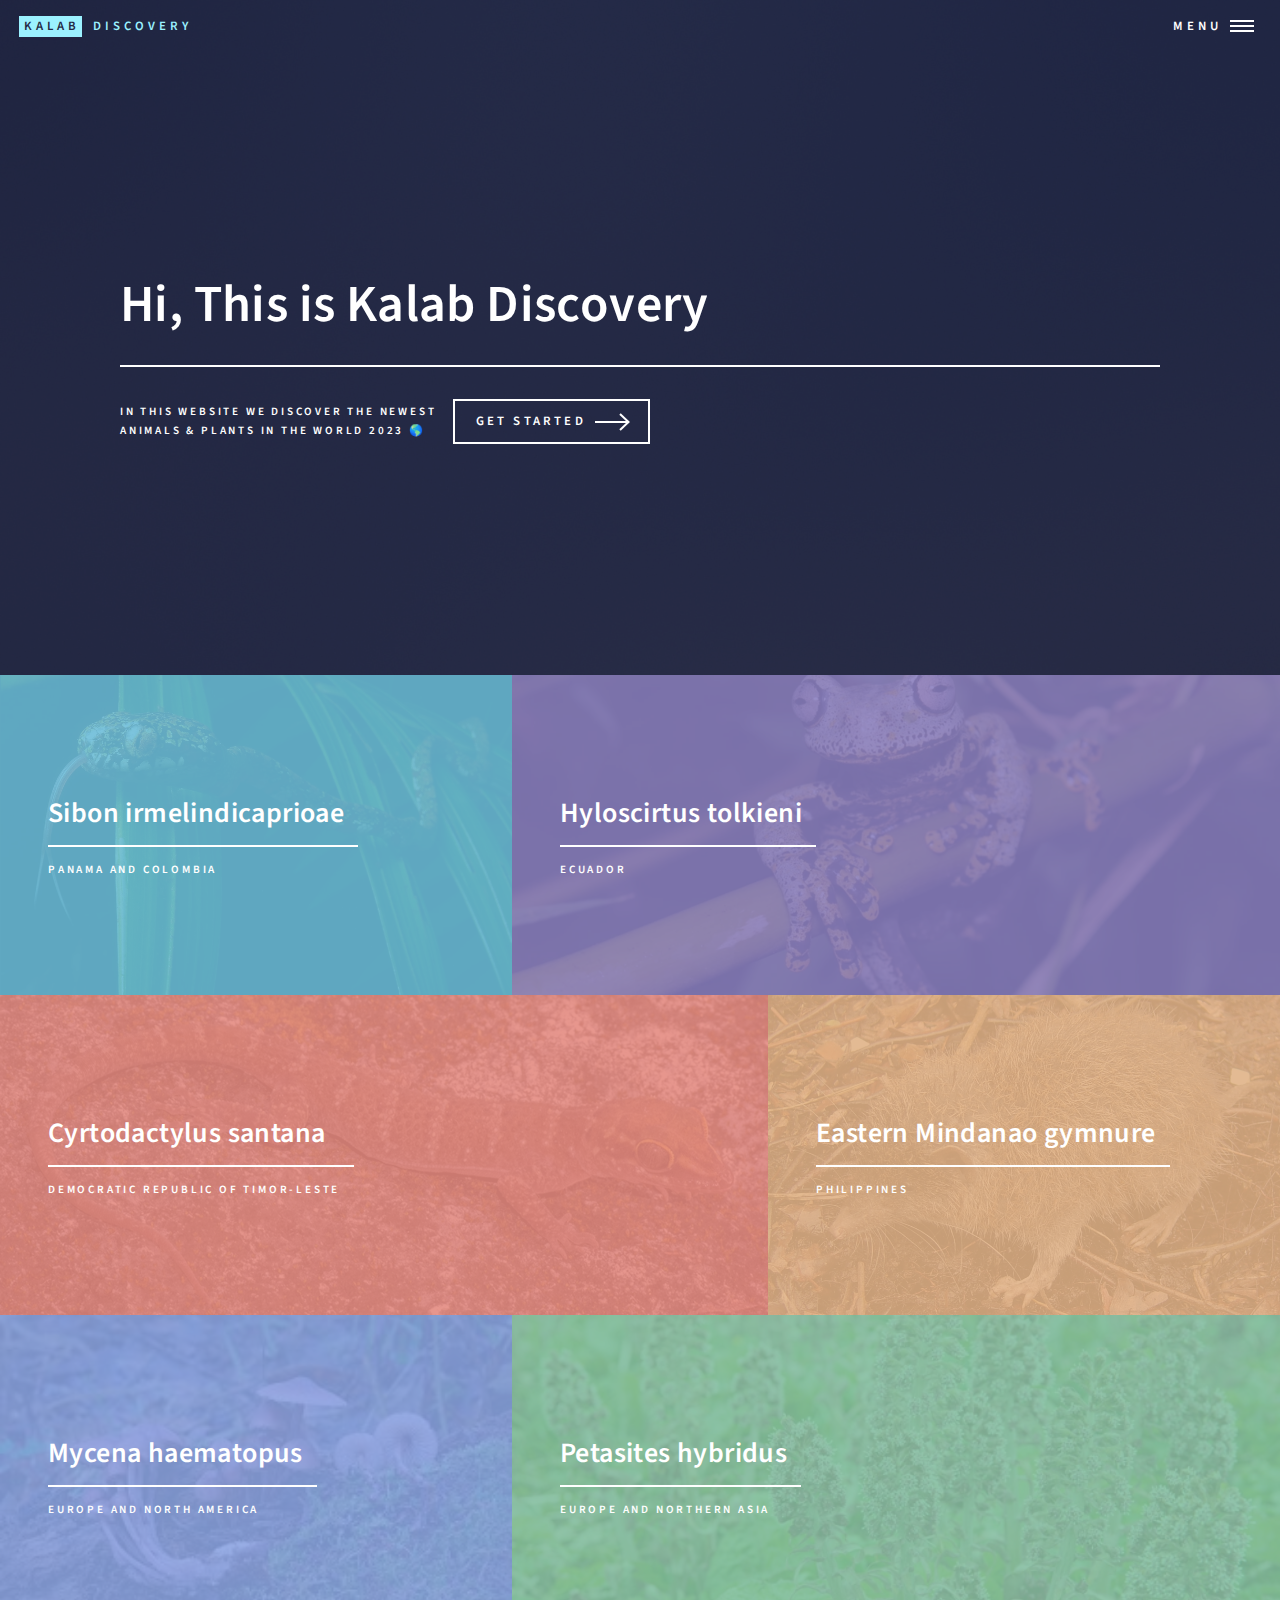
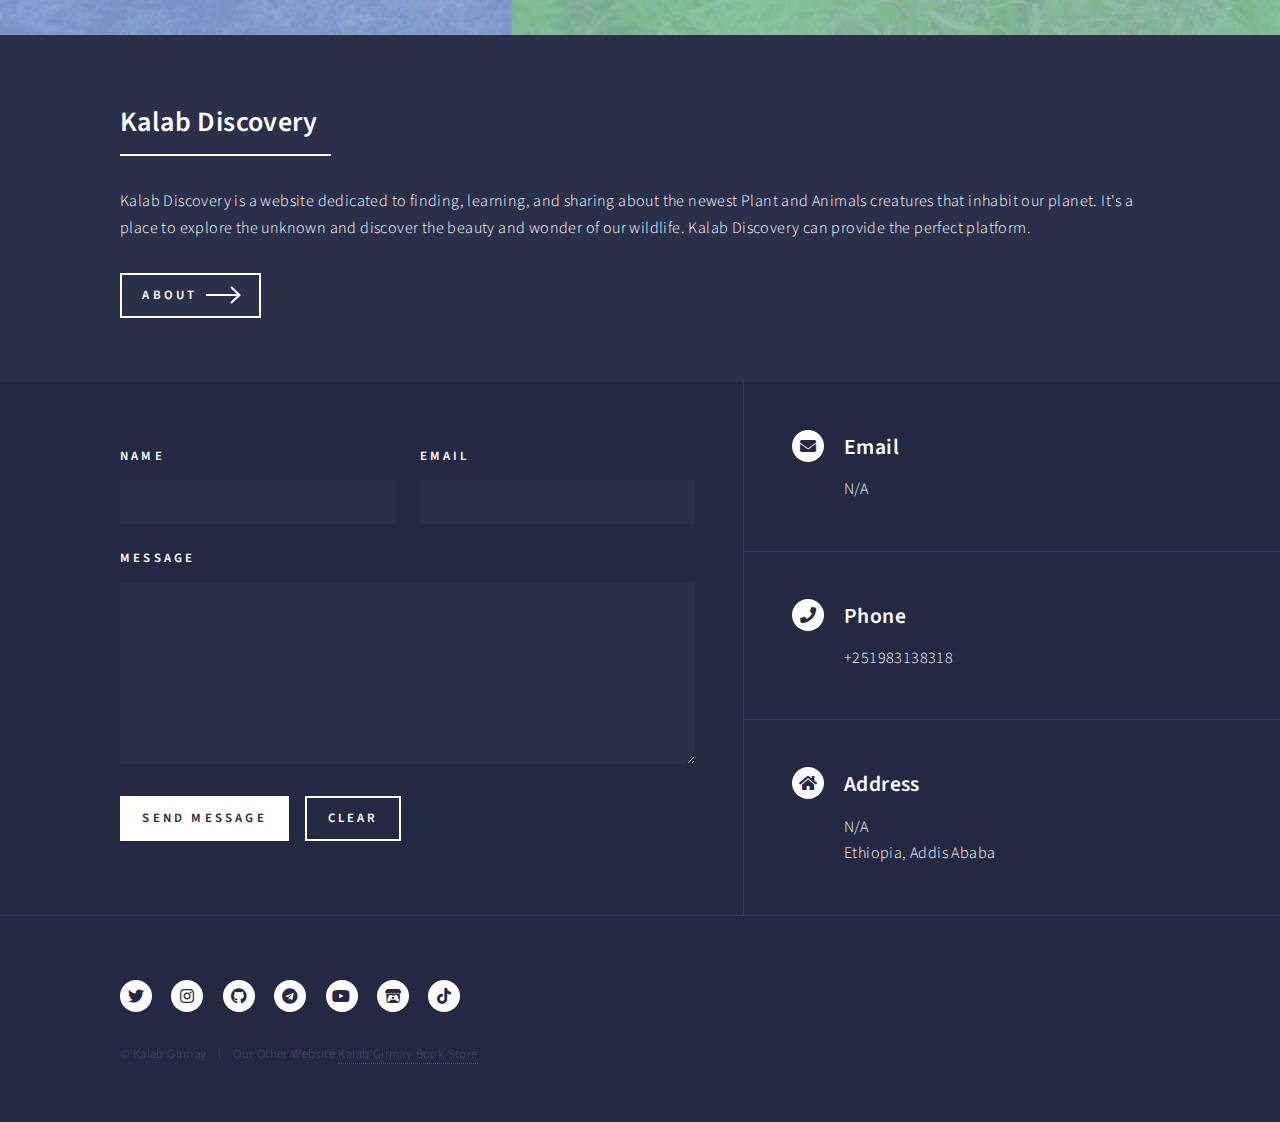
==== commit 4659996d: "Add files via upload" ====
--- a/index.html
+++ b/index.html
@@ -154,21 +154,21 @@
 									<div class="contact-method">
 										<span class="icon solid alt fa-envelope"></span>
 										<h3>Email</h3>
-										<span>kaleabkiya24@gmail.com</a>
+										<span>N/A</a>
 									</div>
 								</section>
 								<section>
 									<div class="contact-method">
 										<span class="icon solid alt fa-phone"></span>
 										<h3>Phone</h3>
-										<span>+251921459109 | +251991579698</span>
+										<span>+251983138318</span>
 									</div>
 								</section>
 								<section>
 									<div class="contact-method">
 										<span class="icon solid alt fa-home"></span>
 										<h3>Address</h3>
-										<span>Asko Addis Sefer<br />
+										<span>N/A<br />
 										Ethiopia, Addis Ababa</span>
 									</div>
 								</section>
@@ -180,14 +180,13 @@
 					<footer id="footer">
 						<div class="inner">
 							<ul class="icons">
-								<li><a href="https://twitter.com/KingKiya12" class="icon brands alt fa-twitter"><span class="label">Twitter</span></a></li>
-								<li><a href="https://www.facebook.com/profile.php?id=100091418760547" class="icon brands alt fa-facebook-f"><span class="label">Facebook</span></a></li>
-								<li><a href="https://www.instagram.com/kingkiya22/" class="icon brands alt fa-instagram"><span class="label">Instagram</span></a></li>
+								<li><a href="https://twitter.com/KingKiyaYT" class="icon brands alt fa-twitter"><span class="label">Twitter</span></a></li>
+								<li><a href="https://www.instagram.com/KingKiyaYT" class="icon brands alt fa-instagram"><span class="label">Instagram</span></a></li>
 								<li><a href="https://github.com/KingKiya" class="icon brands alt fa-github"><span class="label">GitHub</span></a></li>
-								<li><a href="http://t.me/kingkiya24" class="icon brands alt fa-telegram"><span class="label">Telegram</span></a></li>
-								<li><a href="https://youtube.com/@KingKiya24" class="icon brands alt fa-youtube"><span class="label">Youtube</span></a></li>
+								<li><a href="http://t.me/kingkiya" class="icon brands alt fa-telegram"><span class="label">Telegram</span></a></li>
+								<li><a href="https://youtube.com/@KingKiyaYT" class="icon brands alt fa-youtube"><span class="label">Youtube</span></a></li>
 								<li><a href="https://kingkiya.itch.io/bcb" class="icon brands alt fa-itch-io"><span class="label">Itch.io</span></a></li>
-								<li><a href="https://www.tiktok.com/@kdkiya24" class="icon brands alt fa-tiktok"><span class="label">Tiktok</span></a></li>
+								<li><a href="https://www.tiktok.com/@KingKiyaYT" class="icon brands alt fa-tiktok"><span class="label">Tiktok</span></a></li>
 							</ul>
 							<ul class="copyright">
 								<li>&copy; Kalab Girmay</li><li>Our Other Website <a href="https://kingkiya.github.io/KalabGirmayBookStore/">Kalab Girmay Book Store</a></li>
